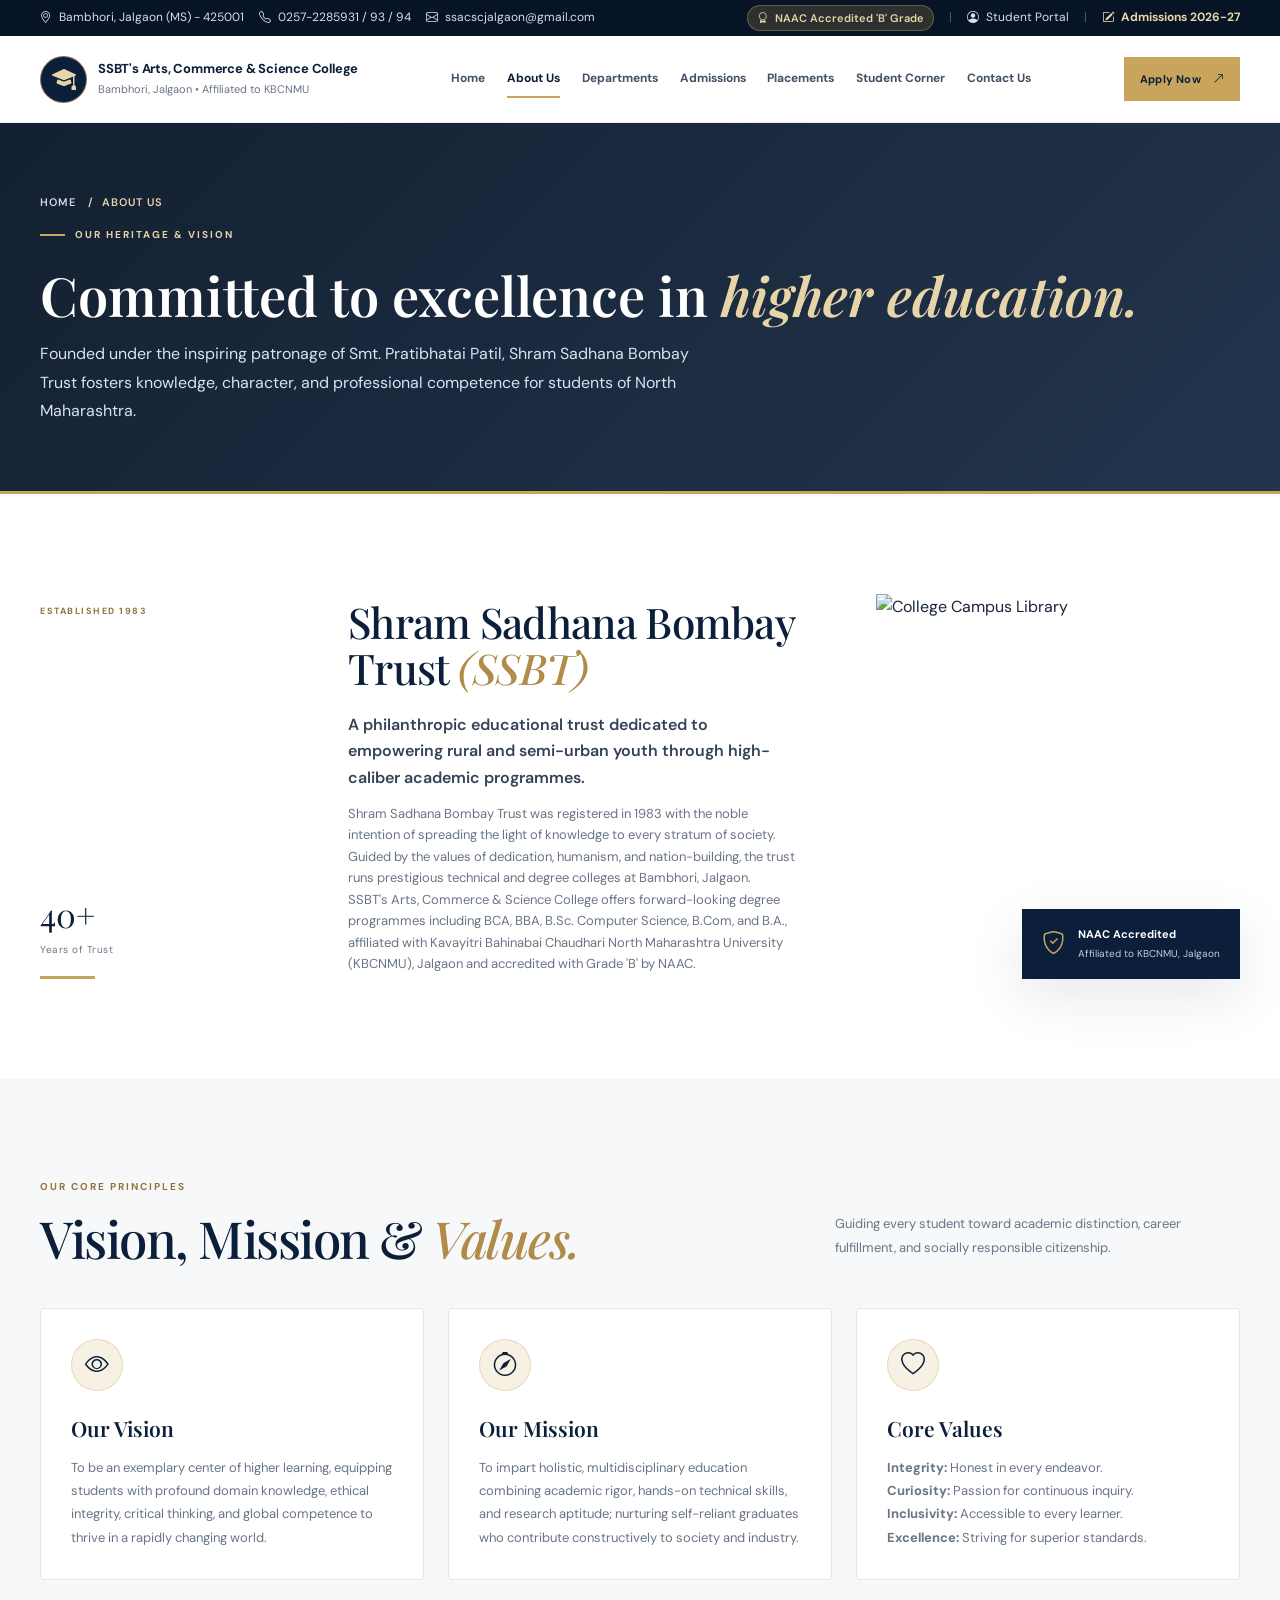
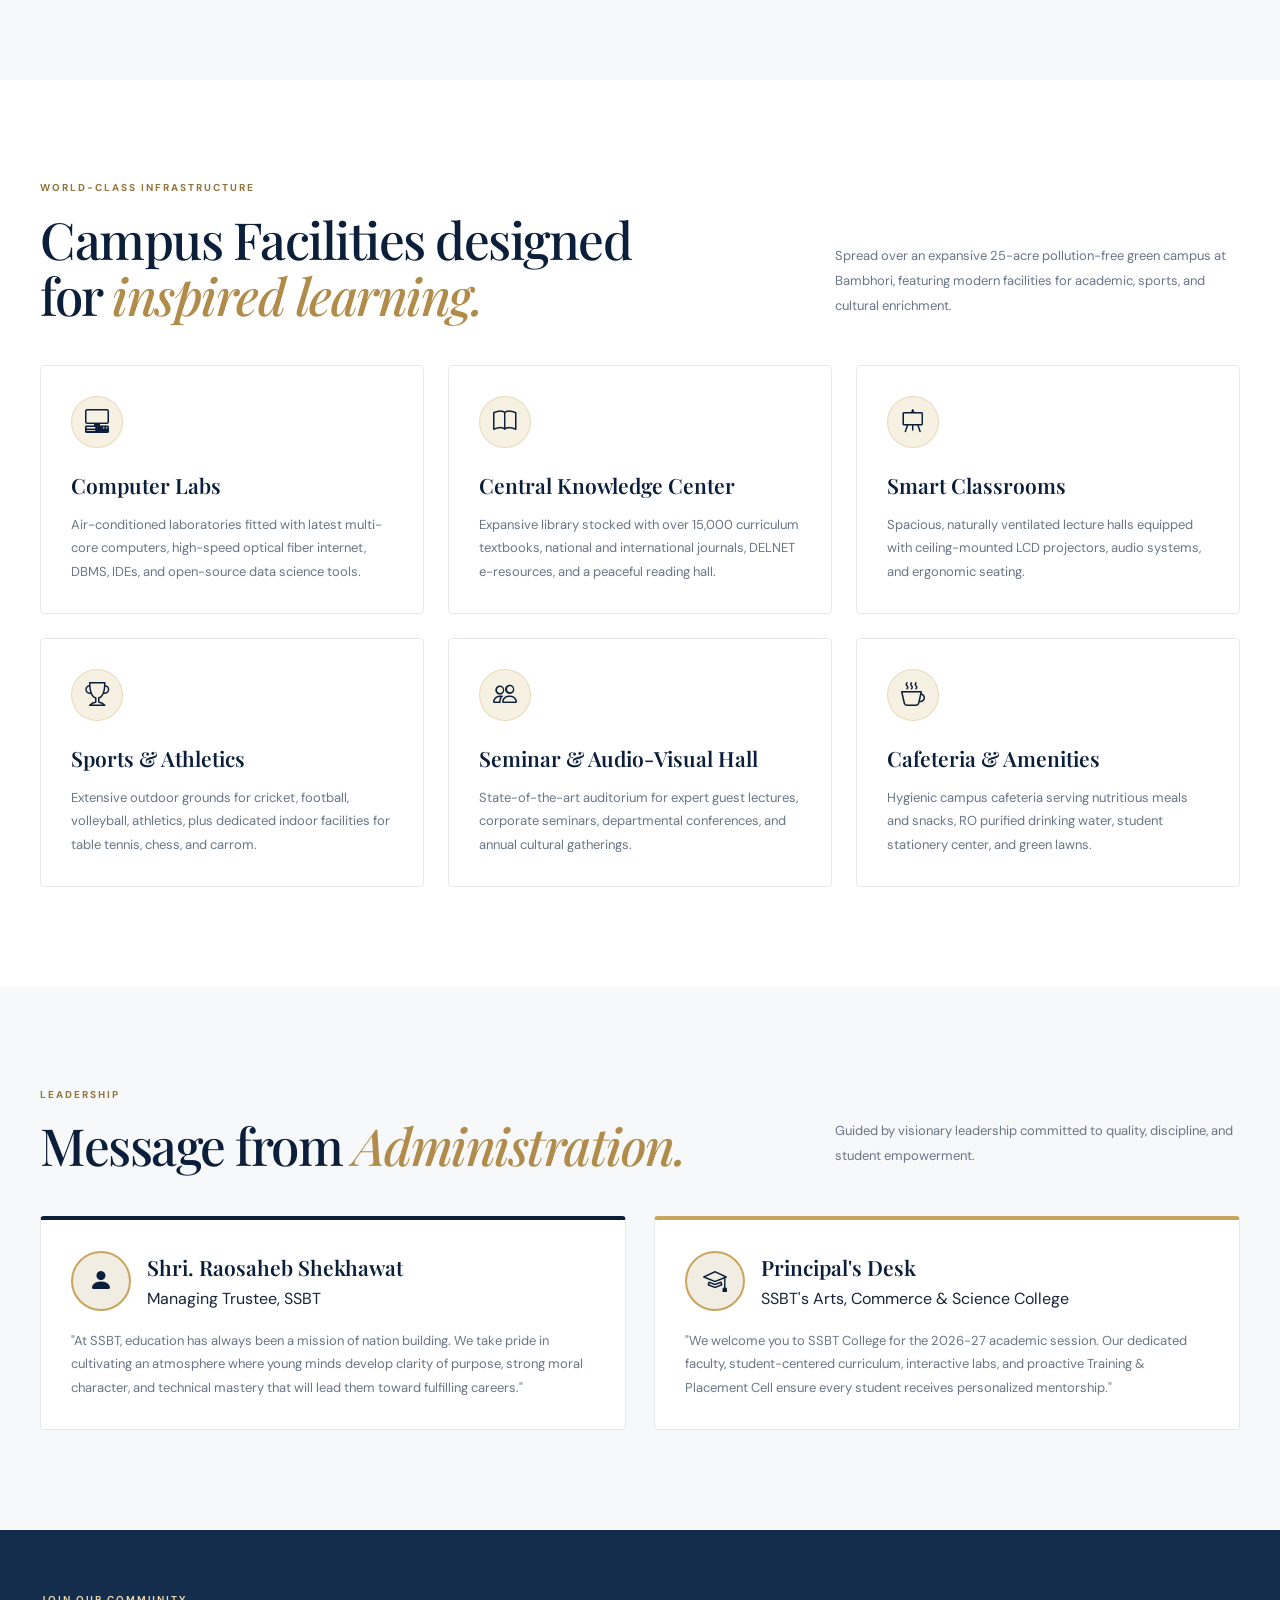
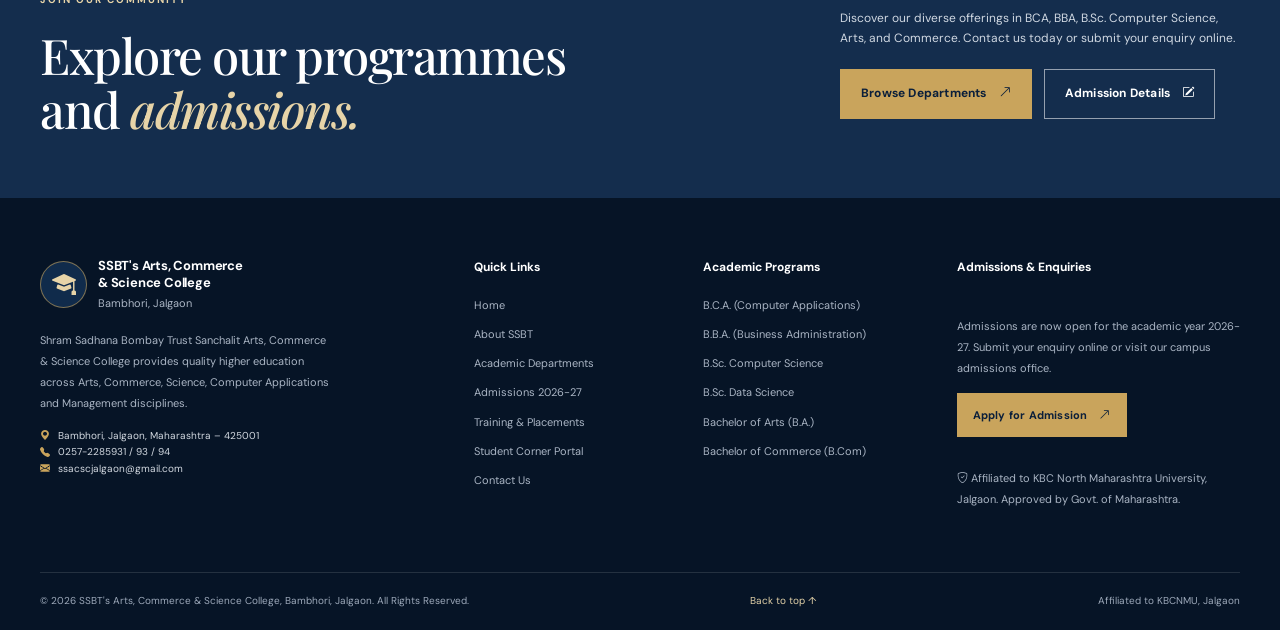
==== about.html @ f2ce09e8 "Connect all pages into unified SSBT college website and configure GitHub Pages deployment" ====
<!DOCTYPE html>
<html lang="en">
<head>
  <meta charset="UTF-8">
  <meta name="viewport" content="width=device-width, initial-scale=1.0">
  <meta name="description" content="About SSBT's Arts, Commerce & Science College, Bambhori, Jalgaon. Learn about Shram Sadhana Bombay Trust (SSBT), our vision, leadership, accreditation and campus facilities.">
  <meta name="theme-color" content="#0b1f3a">
  <title>About Us | SSBT's Arts, Commerce & Science College, Jalgaon</title>

  <!-- Google Fonts -->
  <link rel="preconnect" href="https://fonts.googleapis.com">
  <link rel="preconnect" href="https://fonts.gstatic.com" crossorigin>
  <link href="https://fonts.googleapis.com/css2?family=DM+Sans:wght@400;500;600;700&family=Playfair+Display:wght@500;600;700&display=swap" rel="stylesheet">
  
  <!-- Icons -->
  <link rel="stylesheet" href="https://cdn.jsdelivr.net/npm/bootstrap-icons@1.11.3/font/bootstrap-icons.min.css">
  <link rel="stylesheet" href="https://cdnjs.cloudflare.com/ajax/libs/font-awesome/6.5.2/css/all.min.css">

  <!-- Core Stylesheet -->
  <link rel="stylesheet" href="css/style.css">
</head>
<body>

  <!-- TOP UTILITY BAR -->
  <div class="utility-bar">
    <div class="container utility-inner">
      <div class="utility-left">
        <span><i class="bi bi-geo-alt"></i> Bambhori, Jalgaon (MS) - 425001</span>
        <span><i class="bi bi-telephone"></i> 0257-2285931 / 93 / 94</span>
        <span><i class="bi bi-envelope"></i> ssacscjalgaon@gmail.com</span>
      </div>
      <div class="utility-right">
        <span class="badge-accreditation"><i class="bi bi-award"></i> NAAC Accredited 'B' Grade</span>
        <span class="utility-divider">|</span>
        <a href="student-corner.html"><i class="bi bi-person-circle"></i> Student Portal</a>
        <span class="utility-divider">|</span>
        <a href="admission.html#enquiry" style="color: var(--gold-light); font-weight: 700;"><i class="bi bi-pencil-square"></i> Admissions 2026-27</a>
      </div>
    </div>
  </div>

  <!-- STICKY SITE HEADER -->
  <header class="site-header" id="top">
    <nav class="navbar container" aria-label="Main navigation">
      <a class="brand" href="index.html" aria-label="SSBT College Home">
        <img src="https://ssacscjalgaon.ac.in/public/images/logo.png" alt="SSBT Logo" class="brand-logo-img" onerror="this.style.display='none'">
        <span class="brand-mark"><i class="bi bi-mortarboard-fill"></i></span>
        <span class="brand-copy">
          <strong>SSBT's Arts, Commerce &amp; Science College</strong>
          <small>Bambhori, Jalgaon &bull; Affiliated to KBCNMU</small>
        </span>
      </a>
      <button class="menu-toggle" type="button" aria-label="Open navigation" aria-expanded="false" aria-controls="navLinks">
        <i class="bi bi-list"></i>
      </button>
      <div class="nav-links" id="navLinks">
        <a class="nav-link" href="index.html">Home</a>
        <a class="nav-link active" href="about.html">About Us</a>
        <a class="nav-link" href="departments.html">Departments</a>
        <a class="nav-link" href="admission.html">Admissions</a>
        <a class="nav-link" href="placement.html">Placements</a>
        <a class="nav-link" href="student-corner.html">Student Corner</a>
        <a class="nav-link" href="contact.html">Contact Us</a>
      </div>
      <a class="button button-small button-gold nav-cta" href="admission.html#enquiry">Apply Now <i class="bi bi-arrow-up-right"></i></a>
    </nav>
  </header>

  <main>
    <!-- PAGE HERO -->
    <section class="page-hero">
      <div class="container">
        <div class="breadcrumb">
          <a href="index.html">HOME</a> &nbsp;/&nbsp; ABOUT US
        </div>
        <div class="eyebrow eyebrow-light"><span></span> OUR HERITAGE &amp; VISION</div>
        <h1>Committed to excellence in <em>higher education.</em></h1>
        <p class="page-lead">Founded under the inspiring patronage of Smt. Pratibhatai Patil, Shram Sadhana Bombay Trust fosters knowledge, character, and professional competence for students of North Maharashtra.</p>
      </div>
    </section>

    <!-- TRUST & COLLEGE INTRODUCTION -->
    <section class="section-pad" style="background: #fff;">
      <div class="container welcome-grid">
        <div class="welcome-side">
          <div class="eyebrow">ESTABLISHED 1983</div>
          <div class="welcome-number">40+ <span>Years of Trust</span></div>
          <div class="welcome-accent"></div>
        </div>
        <div class="welcome-main">
          <h2>Shram Sadhana Bombay Trust <em>(SSBT)</em></h2>
          <p class="lead">A philanthropic educational trust dedicated to empowering rural and semi-urban youth through high-caliber academic programmes.</p>
          <p>Shram Sadhana Bombay Trust was registered in 1983 with the noble intention of spreading the light of knowledge to every stratum of society. Guided by the values of dedication, humanism, and nation-building, the trust runs prestigious technical and degree colleges at Bambhori, Jalgaon.</p>
          <p>SSBT's Arts, Commerce &amp; Science College offers forward-looking degree programmes including BCA, BBA, B.Sc. Computer Science, B.Com, and B.A., affiliated with Kavayitri Bahinabai Chaudhari North Maharashtra University (KBCNMU), Jalgaon and accredited with Grade 'B' by NAAC.</p>
        </div>
        <div class="welcome-photo">
          <img src="https://images.unsplash.com/photo-1541339907198-e08756dedf3f?auto=format&fit=crop&w=1000&q=85" alt="College Campus Library" loading="lazy">
          <div class="photo-caption">
            <i class="bi bi-shield-check"></i>
            <span>
              <strong>NAAC Accredited</strong>
              <small>Affiliated to KBCNMU, Jalgaon</small>
            </span>
          </div>
        </div>
      </div>
    </section>

    <!-- VISION, MISSION & VALUES -->
    <section class="section-pad" style="background: var(--paper);">
      <div class="container">
        <div class="section-heading heading-row">
          <div>
            <div class="eyebrow">OUR CORE PRINCIPLES</div>
            <h2>Vision, Mission &amp; <em>Values.</em></h2>
          </div>
          <p>Guiding every student toward academic distinction, career fulfillment, and socially responsible citizenship.</p>
        </div>

        <div class="feature-grid-3">
          <div class="feature-box">
            <div class="feature-box-icon"><i class="bi bi-eye"></i></div>
            <h3>Our Vision</h3>
            <p>To be an exemplary center of higher learning, equipping students with profound domain knowledge, ethical integrity, critical thinking, and global competence to thrive in a rapidly changing world.</p>
          </div>
          <div class="feature-box">
            <div class="feature-box-icon"><i class="bi bi-compass"></i></div>
            <h3>Our Mission</h3>
            <p>To impart holistic, multidisciplinary education combining academic rigor, hands-on technical skills, and research aptitude; nurturing self-reliant graduates who contribute constructively to society and industry.</p>
          </div>
          <div class="feature-box">
            <div class="feature-box-icon"><i class="bi bi-heart"></i></div>
            <h3>Core Values</h3>
            <p><strong>Integrity:</strong> Honest in every endeavor.<br>
            <strong>Curiosity:</strong> Passion for continuous inquiry.<br>
            <strong>Inclusivity:</strong> Accessible to every learner.<br>
            <strong>Excellence:</strong> Striving for superior standards.</p>
          </div>
        </div>
      </div>
    </section>

    <!-- CAMPUS INFRASTRUCTURE & FACILITIES -->
    <section class="section-pad" style="background: #fff;">
      <div class="container">
        <div class="section-heading heading-row">
          <div>
            <div class="eyebrow">WORLD-CLASS INFRASTRUCTURE</div>
            <h2>Campus Facilities designed<br>for <em>inspired learning.</em></h2>
          </div>
          <p>Spread over an expansive 25-acre pollution-free green campus at Bambhori, featuring modern facilities for academic, sports, and cultural enrichment.</p>
        </div>

        <div class="feature-grid-3">
          <div class="feature-box">
            <div class="feature-box-icon"><i class="bi bi-pc-display-horizontal"></i></div>
            <h3>Computer Labs</h3>
            <p>Air-conditioned laboratories fitted with latest multi-core computers, high-speed optical fiber internet, DBMS, IDEs, and open-source data science tools.</p>
          </div>
          <div class="feature-box">
            <div class="feature-box-icon"><i class="bi bi-book"></i></div>
            <h3>Central Knowledge Center</h3>
            <p>Expansive library stocked with over 15,000 curriculum textbooks, national and international journals, DELNET e-resources, and a peaceful reading hall.</p>
          </div>
          <div class="feature-box">
            <div class="feature-box-icon"><i class="bi bi-easel"></i></div>
            <h3>Smart Classrooms</h3>
            <p>Spacious, naturally ventilated lecture halls equipped with ceiling-mounted LCD projectors, audio systems, and ergonomic seating.</p>
          </div>
          <div class="feature-box">
            <div class="feature-box-icon"><i class="bi bi-trophy"></i></div>
            <h3>Sports &amp; Athletics</h3>
            <p>Extensive outdoor grounds for cricket, football, volleyball, athletics, plus dedicated indoor facilities for table tennis, chess, and carrom.</p>
          </div>
          <div class="feature-box">
            <div class="feature-box-icon"><i class="bi bi-people"></i></div>
            <h3>Seminar &amp; Audio-Visual Hall</h3>
            <p>State-of-the-art auditorium for expert guest lectures, corporate seminars, departmental conferences, and annual cultural gatherings.</p>
          </div>
          <div class="feature-box">
            <div class="feature-box-icon"><i class="bi bi-cup-hot"></i></div>
            <h3>Cafeteria &amp; Amenities</h3>
            <p>Hygienic campus cafeteria serving nutritious meals and snacks, RO purified drinking water, student stationery center, and green lawns.</p>
          </div>
        </div>
      </div>
    </section>

    <!-- LEADERSHIP & GOVERNANCE -->
    <section class="section-pad" style="background: var(--paper);">
      <div class="container">
        <div class="section-heading heading-row">
          <div>
            <div class="eyebrow">LEADERSHIP</div>
            <h2>Message from <em>Administration.</em></h2>
          </div>
          <p>Guided by visionary leadership committed to quality, discipline, and student empowerment.</p>
        </div>

        <div class="feature-grid-2">
          <div class="feature-box" style="border-top: 4px solid var(--navy);">
            <div style="display: flex; gap: 16px; align-items: center; margin-bottom: 16px;">
              <div class="faculty-avatar-circle" style="margin: 0; width: 60px; height: 60px; font-size: 24px;"><i class="bi bi-person-fill"></i></div>
              <div>
                <h3 style="margin-bottom: 2px;">Shri. Raosaheb Shekhawat</h3>
                <span class="member-role">Managing Trustee, SSBT</span>
              </div>
            </div>
            <p>"At SSBT, education has always been a mission of nation building. We take pride in cultivating an atmosphere where young minds develop clarity of purpose, strong moral character, and technical mastery that will lead them toward fulfilling careers."</p>
          </div>

          <div class="feature-box" style="border-top: 4px solid var(--gold);">
            <div style="display: flex; gap: 16px; align-items: center; margin-bottom: 16px;">
              <div class="faculty-avatar-circle" style="margin: 0; width: 60px; height: 60px; font-size: 24px;"><i class="bi bi-mortarboard"></i></div>
              <div>
                <h3 style="margin-bottom: 2px;">Principal's Desk</h3>
                <span class="member-role">SSBT's Arts, Commerce &amp; Science College</span>
              </div>
            </div>
            <p>"We welcome you to SSBT College for the 2026-27 academic session. Our dedicated faculty, student-centered curriculum, interactive labs, and proactive Training &amp; Placement Cell ensure every student receives personalized mentorship."</p>
          </div>
        </div>
      </div>
    </section>

    <!-- CLOSING CTA -->
    <section class="closing-cta">
      <div class="container cta-inner">
        <div>
          <div class="eyebrow eyebrow-light">JOIN OUR COMMUNITY</div>
          <h2>Explore our programmes<br>and <em>admissions.</em></h2>
        </div>
        <div class="cta-right">
          <p>Discover our diverse offerings in BCA, BBA, B.Sc. Computer Science, Arts, and Commerce. Contact us today or submit your enquiry online.</p>
          <div style="display: flex; gap: 12px; flex-wrap: wrap;">
            <a href="departments.html" class="button button-gold">Browse Departments <i class="bi bi-arrow-up-right"></i></a>
            <a href="admission.html" class="button button-outline-light">Admission Details <i class="bi bi-pencil-square"></i></a>
          </div>
        </div>
      </div>
    </section>
  </main>

  <!-- UNIFIED SITE FOOTER -->
  <footer class="site-footer">
    <div class="container footer-main">
      <div class="footer-about">
        <a class="brand brand-footer" href="index.html">
          <span class="brand-mark"><i class="bi bi-mortarboard-fill"></i></span>
          <span class="brand-copy">
            <strong>SSBT's Arts, Commerce<br>&amp; Science College</strong>
            <small>Bambhori, Jalgaon</small>
          </span>
        </a>
        <p>Shram Sadhana Bombay Trust Sanchalit Arts, Commerce &amp; Science College provides quality higher education across Arts, Commerce, Science, Computer Applications and Management disciplines.</p>
        <span class="footer-location"><i class="bi bi-geo-alt-fill"></i> Bambhori, Jalgaon, Maharashtra – 425001</span>
        <span class="footer-location"><i class="bi bi-telephone-fill"></i> 0257-2285931 / 93 / 94</span>
        <span class="footer-location"><i class="bi bi-envelope-fill"></i> ssacscjalgaon@gmail.com</span>
      </div>
      <div class="footer-column">
        <h3>Quick Links</h3>
        <a href="index.html">Home</a>
        <a href="about.html">About SSBT</a>
        <a href="departments.html">Academic Departments</a>
        <a href="admission.html">Admissions 2026-27</a>
        <a href="placement.html">Training &amp; Placements</a>
        <a href="student-corner.html">Student Corner Portal</a>
        <a href="contact.html">Contact Us</a>
      </div>
      <div class="footer-column">
        <h3>Academic Programs</h3>
        <a href="departments.html#bca">B.C.A. (Computer Applications)</a>
        <a href="departments.html#bba">B.B.A. (Business Administration)</a>
        <a href="departments.html#bsc">B.Sc. Computer Science</a>
        <a href="departments.html#data-science">B.Sc. Data Science</a>
        <a href="departments.html#arts">Bachelor of Arts (B.A.)</a>
        <a href="departments.html#commerce">Bachelor of Commerce (B.Com)</a>
      </div>
      <div class="footer-contact">
        <h3>Admissions &amp; Enquiries</h3>
        <p>Admissions are now open for the academic year 2026-27. Submit your enquiry online or visit our campus admissions office.</p>
        <a href="admission.html#enquiry" class="button button-small button-gold" style="margin-bottom: 15px;">Apply for Admission <i class="bi bi-arrow-up-right"></i></a>
        <p class="social-note"><i class="bi bi-shield-check"></i> Affiliated to KBC North Maharashtra University, Jalgaon. Approved by Govt. of Maharashtra.</p>
      </div>
    </div>
    <div class="container footer-bottom">
      <span>&copy; <span id="currentYear">2026</span> SSBT's Arts, Commerce &amp; Science College, Bambhori, Jalgaon. All Rights Reserved.</span>
      <a href="#top" class="back-to-top-link">Back to top &uarr;</a>
      <span>Affiliated to KBCNMU, Jalgaon</span>
    </div>
  </footer>

  <!-- JAVASCRIPT -->
  <script src="js/script.js"></script>
</body>
</html>
---- css/style.css ----
/* SSBT Arts, Commerce & Science College — shared styles */
:root{--navy:#0b1f3a;--navy-deep:#061426;--gold:#c9a45c;--gold-light:#e7d4a8;--ink:#182538;--muted:#697586;--line:#e5e8ed;--paper:#f7f8fa;--white:#fff;--serif:"Playfair Display",Georgia,serif;--sans:"DM Sans",Arial,sans-serif;--container:1200px;--shadow:0 18px 55px rgba(11,31,58,.10)}
*{box-sizing:border-box;margin:0;padding:0}html{scroll-behavior:smooth;scroll-padding-top:100px}body{font-family:var(--sans);color:var(--ink);line-height:1.65;background:#fff;overflow-x:hidden}img{display:block;max-width:100%}a{color:inherit;text-decoration:none}button,input,textarea,select{font:inherit}button,a{-webkit-tap-highlight-color:transparent}.container{width:min(calc(100% - 44px),var(--container));margin-inline:auto}.section-pad{padding:100px 0}.utility-bar{background:var(--navy-deep);color:#d8deea;font-size:12px}.utility-inner{min-height:36px;display:flex;justify-content:space-between;align-items:center;gap:18px}.utility-inner span,.utility-inner a{display:inline-flex;align-items:center;gap:7px}.utility-inner a:hover{color:var(--gold-light)}.utility-inner>div{display:flex;align-items:center;gap:15px}.utility-divider{opacity:.35}
.site-header{position:sticky;top:0;z-index:1000;background:rgba(255,255,255,.96);border-bottom:1px solid rgba(11,31,58,.08);backdrop-filter:blur(16px)}.navbar{min-height:86px;display:flex;align-items:center;justify-content:space-between;gap:22px}.brand{display:flex;align-items:center;gap:11px;flex-shrink:0}.brand-mark{height:47px;width:47px;display:grid;place-items:center;border-radius:50%;background:var(--navy);color:var(--gold-light);font-size:24px;border:1px solid rgba(201,164,92,.6)}.brand-copy{display:flex;flex-direction:column;line-height:1.3}.brand-copy strong{font-size:13px;color:var(--navy);letter-spacing:-.2px}.brand-copy small{font-size:11px;color:var(--muted);margin-top:4px}.nav-links{display:flex;align-items:center;gap:clamp(12px,1.7vw,24px)}.nav-link{position:relative;font-size:12px;font-weight:700;color:#435066;white-space:nowrap;padding:32px 0}.nav-link:after{content:"";position:absolute;left:0;right:100%;bottom:23px;height:2px;background:var(--gold);transition:right .25s}.nav-link:hover,.nav-link.active{color:var(--navy)}.nav-link:hover:after,.nav-link.active:after{right:0}.menu-toggle{display:none;border:1px solid var(--line);background:#fff;border-radius:10px;padding:7px 11px;color:var(--navy);font-size:23px}.button{display:inline-flex;align-items:center;justify-content:center;gap:12px;padding:14px 20px;font-size:12px;font-weight:700;letter-spacing:.2px;border:1px solid transparent;transition:transform .2s,background .2s,color .2s;cursor:pointer}.button:hover{transform:translateY(-2px)}.button-small{padding:12px 15px;font-size:11px}.button-gold{background:var(--gold);color:var(--navy)}.button-gold:hover{background:var(--gold-light)}.button-outline-light{border-color:rgba(255,255,255,.55);color:#fff;background:transparent}.button-outline-light:hover{background:#fff;color:var(--navy)}.nav-cta{flex-shrink:0}
.hero{min-height:650px;position:relative;display:flex;align-items:center;background:var(--navy);color:#fff;isolation:isolate}.hero-image,.hero-shade{position:absolute;inset:0;z-index:-1}.hero-image{background:url("https://images.unsplash.com/photo-1562774053-701939374585?auto=format&fit=crop&w=2200&q=90") center 48%/cover no-repeat;transform:scale(1.01)}.hero-shade{background:linear-gradient(90deg,rgba(5,17,33,.94) 0%,rgba(6,20,38,.83) 45%,rgba(6,20,38,.24) 100%),linear-gradient(0deg,rgba(6,20,38,.38),transparent 40%)}.hero-content{padding-top:78px;padding-bottom:90px;position:relative}.eyebrow{display:flex;align-items:center;gap:10px;color:#92743b;font-size:10px;font-weight:700;letter-spacing:2px;text-transform:uppercase;margin-bottom:20px}.eyebrow>span{width:25px;height:2px;background:var(--gold)}.eyebrow-light{color:var(--gold-light)}.hero h1,.section-heading h2,.welcome-main h2,.campus h2,.closing-cta h2,.contact-hero h1{font-family:var(--serif);font-size:clamp(43px,5.6vw,72px);font-weight:500;line-height:1.1;letter-spacing:-1.5px}.hero h1 em,.section-heading h2 em,.welcome-main h2 em,.campus h2 em,.closing-cta h2 em,.contact-hero h1 em{color:var(--gold-light);font-weight:500}.hero-content>p{max-width:565px;margin-top:24px;color:#e1e6ef;font-size:15px;line-height:1.9}.hero-actions{display:flex;flex-wrap:wrap;gap:12px;margin-top:30px}.hero-note{display:flex;align-items:center;gap:12px;margin-top:60px;color:#d2d8e1;font-size:9px;letter-spacing:2px}.note-line{width:42px;height:1px;background:var(--gold)}.hero-scroll{position:absolute;right:max(22px,calc((100% - var(--container))/2));bottom:28px;width:43px;height:43px;border:1px solid rgba(255,255,255,.5);border-radius:50%;display:grid;place-items:center;color:#fff}
.welcome-grid{display:grid;grid-template-columns:.65fr 1.15fr 1fr;gap:55px;align-items:center}.welcome-side{align-self:stretch;display:flex;flex-direction:column;align-items:flex-start;padding-top:10px}.welcome-side .eyebrow{font-size:9px;letter-spacing:1.5px}.welcome-number{margin-top:auto;color:var(--navy);font-family:var(--serif);font-size:33px}.welcome-number span{display:block;font-family:var(--sans);font-size:10px;color:var(--muted);letter-spacing:.5px}.welcome-accent{height:3px;width:55px;background:var(--gold);margin-top:18px}.welcome-main h2{font-size:clamp(31px,3.3vw,43px);color:var(--navy);letter-spacing:-.7px}.welcome-main h2 em{color:#b08b49}.welcome-main .lead{font-size:16px;font-weight:600;color:#354358;margin:20px 0 12px}.welcome-main p:not(.lead){font-size:13px;color:var(--muted)}.text-link{display:inline-flex;align-items:center;gap:9px;margin-top:20px;font-size:11px;font-weight:700;color:var(--navy);border-bottom:1px solid var(--gold);padding-bottom:5px}.text-link i{color:#a27d3d;transition:transform .2s}.text-link:hover i{transform:translate(3px,-3px)}.welcome-photo{position:relative;padding:0 0 25px 25px}.welcome-photo:before{content:"";position:absolute;left:0;bottom:0;width:70%;height:70%;background:#f1e7d2;z-index:-1}.welcome-photo>img{height:360px;width:100%;object-fit:cover}.photo-caption{position:absolute;bottom:0;right:0;background:var(--navy);color:#fff;display:flex;align-items:center;gap:13px;padding:16px 20px;box-shadow:var(--shadow)}.photo-caption>i{font-size:23px;color:var(--gold)}.photo-caption span{display:flex;flex-direction:column}.photo-caption strong{font-size:11px}.photo-caption small{font-size:10px;color:#c6ceda;margin-top:3px}
.quick-strip{background:#f5f6f8;border-block:1px solid #eaedf1}.quick-grid{display:grid;grid-template-columns:repeat(4,1fr)}.quick-grid>a{display:flex;align-items:center;gap:13px;padding:25px 16px;border-right:1px solid #e2e5ea;min-width:0}.quick-grid>a:first-child{border-left:1px solid #e2e5ea}.quick-icon{width:42px;height:42px;display:grid;place-items:center;background:#fff;color:#9c7939;border:1px solid #e7e0d2;border-radius:50%;font-size:19px;flex-shrink:0}.quick-grid>a>span:nth-child(2){display:flex;flex-direction:column;min-width:0}.quick-grid small{font-size:8px;color:#8a7651;letter-spacing:1.2px;font-weight:700}.quick-grid strong{font-size:11px;color:var(--navy);margin-top:3px}.quick-arrow{margin-left:auto;color:#9c7939;font-size:15px}.quick-grid>a:hover .quick-icon{background:var(--navy);color:var(--gold-light)}
.academics{background:#fff}.section-heading{margin-bottom:42px}.heading-row{display:flex;align-items:flex-end;justify-content:space-between;gap:40px}.section-heading .eyebrow{margin-bottom:14px}.section-heading h2{color:var(--navy);font-size:clamp(36px,4vw,52px)}.section-heading h2 em{color:#b08b49}.heading-row>p{max-width:405px;color:var(--muted);font-size:13px;line-height:1.9;padding-bottom:5px}.academic-grid{display:grid;grid-template-columns:repeat(3,1fr);gap:22px}.academic-card{border:1px solid var(--line);background:#fff;transition:transform .25s,box-shadow .25s}.academic-card:hover{transform:translateY(-5px);box-shadow:var(--shadow)}.academic-art{height:175px;position:relative;display:flex;align-items:center;justify-content:center;overflow:hidden}.academic-art:before,.academic-art:after{content:"";position:absolute;border:1px solid rgba(255,255,255,.35);border-radius:50%;width:180px;height:180px;right:-28px;top:-70px}.academic-art:after{width:130px;height:130px;right:20px;top:-45px}.academic-art i{font-size:60px;color:rgba(255,255,255,.9);position:relative;z-index:1}.academic-art span{position:absolute;bottom:12px;right:15px;font-family:var(--serif);font-size:24px;color:rgba(255,255,255,.7)}.art-arts{background:linear-gradient(135deg,#9e7655,#d2ad7d)}.art-commerce{background:linear-gradient(135deg,#183b5f,#477b91)}.art-science{background:linear-gradient(135deg,#4d5c53,#9cae8d)}.academic-body{padding:25px 25px 27px}.card-kicker{font-size:9px;letter-spacing:1.5px;color:#9c7939;font-weight:700}.academic-body h3{font-family:var(--serif);font-size:28px;color:var(--navy);font-weight:500;margin:8px 0}.academic-body>p:not(.card-kicker){font-size:12px;color:var(--muted);min-height:62px}.academic-body .text-link{margin-top:16px}.section-footnote{font-size:10px;color:#7a8492;margin-top:23px;display:flex;gap:8px;align-items:flex-start}.section-footnote i{color:#a17b3d}
.campus{background:var(--navy);color:#fff;overflow:hidden}.campus-grid{display:grid;grid-template-columns:1fr 1.1fr;gap:80px;align-items:center}.campus h2{font-size:clamp(38px,4vw,54px)}.campus-copy>p{font-size:13px;color:#c5cedb;max-width:450px;margin:23px 0 25px;line-height:1.9}.campus-values{display:grid;grid-template-columns:repeat(3,1fr);gap:15px;margin-top:45px;padding-top:25px;border-top:1px solid rgba(255,255,255,.15)}.campus-values>div{display:flex;flex-direction:column;gap:9px}.campus-values i{font-size:22px;color:var(--gold-light)}.campus-values span{display:flex;flex-direction:column}.campus-values strong{font-size:11px}.campus-values small{font-size:9px;color:#b5bfce;margin-top:3px}.campus-visual{position:relative;min-height:460px;padding:0 55px 40px 0}.campus-img-main{height:410px;width:100%;object-fit:cover}.campus-img-small{position:absolute;bottom:0;right:0;width:45%;height:180px;object-fit:cover;border:8px solid var(--navy)}.campus-stamp{position:absolute;top:24px;left:-24px;background:var(--gold);color:var(--navy);width:90px;height:90px;border-radius:50%;display:flex;flex-direction:column;justify-content:center;align-items:center;font-size:9px;line-height:1.3;font-weight:700;letter-spacing:1px;transform:rotate(-10deg)}.campus-stamp i{font-size:22px;margin-bottom:4px}
.notices{background:var(--paper)}.notice-grid{display:grid;grid-template-columns:repeat(3,1fr);gap:18px}.notice-card{background:#fff;border:1px solid #e8ebef;padding:25px;display:flex;gap:16px;align-items:flex-start}.notice-icon{width:42px;height:42px;flex-shrink:0;border-radius:50%;display:grid;place-items:center;background:#f5efdf;color:#927137;font-size:19px}.notice-label{font-size:8px;letter-spacing:1.4px;color:#9a793d;font-weight:700}.notice-content h3{font-family:var(--serif);font-size:19px;line-height:1.35;color:var(--navy);margin:8px 0}.notice-content p{font-size:11px;color:var(--muted);line-height:1.8}.notice-content .text-link{margin-top:13px}.notice-disclaimer{display:flex;align-items:flex-start;gap:9px;margin-top:22px;color:#788393;font-size:10px}.notice-disclaimer i{color:#98773c}
.closing-cta{background:#142d4d;color:#fff;padding:62px 0}.cta-inner{display:flex;justify-content:space-between;align-items:center;gap:50px}.closing-cta h2{font-size:clamp(35px,4vw,49px)}.cta-right{max-width:400px}.cta-right p{font-size:12px;color:#d0d8e2;margin-bottom:20px}
.site-footer{background:#061426;color:#fff}.footer-main{padding:60px 0 48px;display:grid;grid-template-columns:1.5fr .7fr .8fr 1.1fr;gap:48px}.brand-footer .brand-copy strong{color:#fff}.brand-footer .brand-copy small{color:#aab5c4}.brand-footer .brand-mark{background:#102b4b}.footer-about>p,.footer-contact>p{font-size:11px;line-height:1.9;color:#aab5c4;margin:20px 0 14px;max-width:290px}.footer-location{display:flex;align-items:center;gap:8px;color:#d3d9e1;font-size:10px}.footer-location i{color:var(--gold)}.footer-column,.footer-contact{display:flex;flex-direction:column;align-items:flex-start}.footer-column h3,.footer-contact h3{font-size:12px;margin-bottom:18px;color:#fff}.footer-column>a{font-size:11px;color:#aab5c4;margin:0 0 11px;transition:color .2s}.footer-column>a:hover{color:var(--gold-light)}.footer-contact-link{font-size:11px;color:var(--gold-light);border-bottom:1px solid var(--gold);padding-bottom:6px}.footer-bottom{border-top:1px solid rgba(255,255,255,.12);min-height:58px;display:flex;justify-content:space-between;align-items:center;gap:16px;color:#9da9ba;font-size:10px}.footer-bottom a{color:#e2d1a8}.footer-bottom a:hover{color:#fff}
.contact-hero{background:linear-gradient(90deg,rgba(6,20,38,.94),rgba(6,20,38,.66)),url("https://images.unsplash.com/photo-1523050854058-8df90110c9f1?auto=format&fit=crop&w=1800&q=85") center/cover;color:#fff;padding:78px 0 82px}.contact-hero h1{font-size:clamp(42px,5vw,62px)}.contact-hero p{max-width:590px;color:#d9e0e9;margin-top:17px;font-size:14px}.breadcrumb{font-size:10px;letter-spacing:.7px;color:#c7d0dc;margin-bottom:20px}.breadcrumb a{color:var(--gold-light)}.contact-section{padding:80px 0 95px;background:var(--paper)}.contact-grid{display:grid;grid-template-columns:.8fr 1.2fr;gap:30px;align-items:start}.contact-info-card,.contact-form-card{background:#fff;border:1px solid var(--line);padding:32px}.contact-info-card{background:var(--navy);color:#fff;border-color:var(--navy)}.contact-info-card h2,.contact-form-card h2{font-family:var(--serif);font-size:29px;font-weight:500;color:inherit}.contact-info-card>p,.contact-form-card>p{font-size:12px;line-height:1.8;margin:12px 0 25px;color:#aebaca}.contact-detail{display:flex;gap:14px;padding:17px 0;border-top:1px solid rgba(255,255,255,.13)}.contact-detail>i{width:38px;height:38px;border-radius:50%;background:rgba(201,164,92,.14);display:grid;place-items:center;color:var(--gold-light);font-size:17px;flex-shrink:0}.contact-detail span{display:flex;flex-direction:column}.contact-detail strong{font-size:11px}.contact-detail small{font-size:11px;color:#b5bfcd;margin-top:4px;line-height:1.6}.contact-detail a{color:#e8d7ad}.contact-info-note{font-size:10px;color:#b5bfcd;border-top:1px solid rgba(255,255,255,.13);padding-top:18px;margin-top:10px}.contact-form-card h2{color:var(--navy)}.contact-form-card>p{color:var(--muted);margin-bottom:24px}.form-grid{display:grid;grid-template-columns:1fr 1fr;gap:18px}.form-field{display:flex;flex-direction:column;gap:7px;margin-bottom:18px}.form-field.full{grid-column:1/-1}.form-field label{font-size:11px;font-weight:700;color:#354258}.form-field input,.form-field textarea,.form-field select{width:100%;padding:12px 13px;border:1px solid #dfe4ea;background:#fff;outline:none;font-size:12px;color:var(--ink);transition:border .2s,box-shadow .2s}.form-field textarea{min-height:135px;resize:vertical}.form-field input:focus,.form-field textarea:focus,.form-field select:focus{border-color:#b99a5b;box-shadow:0 0 0 3px rgba(201,164,92,.15)}.form-help{font-size:10px;color:var(--muted);margin-top:12px}.form-status{display:none;padding:12px 14px;margin-top:15px;font-size:12px;border:1px solid #b9ddc4;background:#effaf2;color:#226b3b}.form-status.visible{display:block}.map-section{padding:0 0 90px;background:var(--paper)}.map-heading{display:flex;justify-content:space-between;align-items:end;gap:25px;margin-bottom:20px}.map-heading h2{font-family:var(--serif);font-size:31px;color:var(--navy);font-weight:500}.map-heading p{font-size:11px;color:var(--muted)}.map-frame{width:100%;height:340px;border:0;background:#e8ebef}.map-placeholder{background:#e8ebef;min-height:220px;display:flex;align-items:center;justify-content:center;text-align:center;padding:30px;color:var(--navy)}
@media(max-width:1100px){.navbar{gap:15px}.nav-links{gap:13px}.nav-link{font-size:11px}.brand-copy strong{font-size:12px}.nav-cta{display:none}.welcome-grid{grid-template-columns:.55fr 1.1fr 1fr;gap:30px}.campus-grid{gap:45px}.footer-main{gap:28px}}
@media(max-width:900px){.menu-toggle{display:block;margin-left:auto}.nav-links{display:none;position:absolute;top:100%;left:0;right:0;background:#fff;padding:12px 22px 20px;border-bottom:1px solid var(--line);box-shadow:0 18px 30px rgba(11,31,58,.1);align-items:stretch;gap:0}.nav-links.is-open{display:flex;flex-direction:column}.nav-link{padding:12px 5px;border-bottom:1px solid #f0f1f4;font-size:13px}.nav-link:after{display:none}.welcome-grid{grid-template-columns:.7fr 1.3fr}.welcome-photo{grid-column:2;max-width:450px}.quick-grid{grid-template-columns:repeat(2,1fr)}.quick-grid>a:nth-child(3){border-left:1px solid #e2e5ea}.quick-grid>a:nth-child(-n+2){border-bottom:1px solid #e2e5ea}.campus-grid{grid-template-columns:1fr 1fr;gap:30px}.campus-visual{min-height:390px;padding-right:35px}.campus-img-main{height:350px}.campus-img-small{height:145px}.notice-grid{grid-template-columns:1fr}.notice-card{padding:22px}.footer-main{grid-template-columns:1.2fr 1fr 1fr}.footer-contact{grid-column:1/-1}.contact-grid{grid-template-columns:1fr 1.3fr}}
@media(max-width:650px){.container{width:min(calc(100% - 32px),var(--container))}.utility-inner{padding:8px 0;align-items:flex-start;flex-direction:column;gap:5px}.utility-inner>div{gap:10px;flex-wrap:wrap}.navbar{min-height:75px}.brand-mark{height:41px;width:41px;font-size:21px}.brand-copy strong{font-size:11px}.brand-copy small{font-size:10px}.hero{min-height:610px}.hero-content{padding-top:65px;padding-bottom:80px}.hero h1{font-size:clamp(42px,11vw,60px)}.hero-content>p{font-size:13px}.hero-note{margin-top:42px}.section-pad{padding:70px 0}.welcome-grid{grid-template-columns:1fr;gap:22px}.welcome-side{display:block}.welcome-number{display:none}.welcome-accent{margin-top:0}.welcome-main h2{font-size:34px}.welcome-photo{grid-column:auto;margin-top:8px;padding-left:15px}.welcome-photo>img{height:280px}.photo-caption{padding:12px 14px}.quick-grid>a{padding:18px 10px;gap:9px}.quick-icon{width:35px;height:35px;font-size:16px}.quick-grid strong{font-size:10px}.quick-grid small{font-size:7px;letter-spacing:.7px}.heading-row{align-items:flex-start;flex-direction:column;gap:15px;margin-bottom:28px}.section-heading h2{font-size:38px}.heading-row>p{font-size:12px}.academic-grid{grid-template-columns:1fr}.academic-art{height:150px}.academic-body>p:not(.card-kicker){min-height:0}.campus-grid{grid-template-columns:1fr}.campus-visual{min-height:350px;padding-right:25px;margin-top:10px}.campus-img-main{height:315px}.campus-img-small{height:130px;width:47%;border-width:6px}.campus-stamp{left:-7px;width:75px;height:75px;font-size:8px}.campus-values{gap:10px;margin-top:30px}.campus-values small{font-size:8px}.notice-card{padding:18px;gap:12px}.notice-icon{width:36px;height:36px;font-size:16px}.closing-cta{padding:48px 0}.cta-inner{align-items:flex-start;flex-direction:column;gap:25px}.footer-main{grid-template-columns:1fr 1fr;gap:32px 20px;padding:45px 0 35px}.footer-about,.footer-contact{grid-column:1/-1}.footer-bottom{padding:16px 0;align-items:flex-start;flex-direction:column;gap:7px}.contact-hero{padding:60px 0}.contact-section{padding:50px 0 65px}.contact-grid{grid-template-columns:1fr}.contact-info-card,.contact-form-card{padding:24px 20px}.form-grid{grid-template-columns:1fr;gap:0}.form-field.full{grid-column:auto}.map-heading{align-items:flex-start;flex-direction:column;gap:8px}.map-frame{height:280px}}
@media(prefers-reduced-motion:reduce){html{scroll-behavior:auto}*,*:before,*:after{transition:none!important;animation:none!important}}

/* Final requirements additions: search, facilities, faculty, calendar, gallery, events */
.sr-only{position:absolute;width:1px;height:1px;padding:0;margin:-1px;overflow:hidden;clip:rect(0,0,0,0);white-space:nowrap;border:0}
.nav-search{display:flex;align-items:center;border:1px solid #e1e5eb;border-radius:2px;overflow:hidden;flex-shrink:0;background:#fff}
.nav-search input{width:88px;min-width:0;padding:8px 7px;border:0;outline:0;font-size:11px;color:var(--ink)}
.nav-search button{height:32px;width:32px;border:0;background:#f5f1e7;color:#8d6b2f;cursor:pointer}
.why-section{background:#f7f8fa}.why-grid{display:grid;grid-template-columns:repeat(3,1fr);gap:16px}.why-card{background:#fff;border:1px solid var(--line);padding:25px;min-height:180px}.why-card>span{width:44px;height:44px;display:grid;place-items:center;background:#f5efdf;color:#94733b;border-radius:50%;font-size:20px}.why-card h3{font-family:var(--serif);font-size:20px;color:var(--navy);font-weight:500;margin:15px 0 6px}.why-card p{font-size:12px;color:var(--muted);line-height:1.8}
.faculty-preview{background:#fff}.faculty-row{display:grid;grid-template-columns:1fr 1fr;align-items:center;gap:55px}.faculty-row h2,.events-banner h2{font-family:var(--serif);font-size:clamp(36px,4vw,51px);line-height:1.15;font-weight:500;color:var(--navy)}.faculty-row h2 em{color:#b08b49}.faculty-row>div:first-child>p{font-size:13px;color:var(--muted);max-width:490px;margin-top:18px;line-height:1.9}.faculty-card{display:flex;gap:20px;padding:30px;border:1px solid var(--line);box-shadow:var(--shadow)}.faculty-icon{width:58px;height:58px;display:grid;place-items:center;flex-shrink:0;background:var(--navy);color:var(--gold-light);font-size:27px}.faculty-card h3{font-family:var(--serif);font-size:24px;font-weight:500;color:var(--navy)}.faculty-card p{font-size:12px;color:var(--muted);margin-top:8px;line-height:1.8}
.calendar-section{background:#f7f8fa}.calendar-grid{display:grid;grid-template-columns:1fr 1fr;gap:14px}.calendar-item{display:flex;align-items:flex-start;gap:15px;padding:22px;background:#fff;border:1px solid var(--line)}.calendar-symbol{width:43px;height:43px;display:grid;place-items:center;background:#f5efdf;color:#927137;border-radius:50%;font-size:19px;flex-shrink:0}.calendar-item>div{flex:1}.calendar-item small{font-size:8px;letter-spacing:1.3px;font-weight:700;color:#98773c}.calendar-item h3{font-family:var(--serif);font-size:19px;color:var(--navy);font-weight:500;margin:4px 0}.calendar-item p{font-size:11px;color:var(--muted);line-height:1.7}.date-tba{font-size:9px;color:#7d6b49;background:#f7f2e6;padding:5px 7px;white-space:nowrap}
.gallery-section{background:#fff}.gallery-grid{display:grid;grid-template-columns:repeat(4,1fr);gap:16px}.gallery-grid figure{position:relative;background:var(--navy);overflow:hidden;min-width:0}.gallery-grid img{width:100%;height:245px;object-fit:cover;transition:transform .35s;opacity:.9}.gallery-grid figure:hover img{transform:scale(1.05)}.gallery-grid figcaption{padding:15px;background:var(--navy);color:#fff;display:flex;flex-direction:column;gap:4px}.gallery-grid figcaption strong{font-size:12px}.gallery-grid figcaption small{font-size:9px;color:#b9c3d0}
.events-section{background:#fff;padding-top:0}.events-banner{display:grid;grid-template-columns:.85fr 1.15fr;gap:55px;align-items:center;padding:55px;background:var(--navy);color:#fff}.events-banner h2{color:#fff}.events-banner h2 em{color:var(--gold-light)}.events-banner>div:first-child>p{font-size:12px;color:#c5cedb;line-height:1.8;margin-top:18px}.events-links{display:flex;flex-direction:column}.events-links>a{display:flex;align-items:center;gap:15px;padding:17px 0;border-bottom:1px solid rgba(255,255,255,.15);color:var(--gold-light)}.events-links>a>i:first-child{font-size:22px}.events-links>a>span{display:flex;flex-direction:column;flex:1}.events-links strong{font-size:12px;color:#fff}.events-links small{font-size:10px;color:#c0cad7;margin-top:4px}.social-note{margin-top:16px!important;color:#aab5c4!important}
@media(max-width:1100px){.nav-search input{width:66px}.nav-links{gap:10px}.nav-link{font-size:10px}}
@media(max-width:900px){.nav-search{display:none}.why-grid{grid-template-columns:repeat(2,1fr)}.gallery-grid{grid-template-columns:repeat(2,1fr)}.events-banner{padding:38px;gap:30px}}
@media(max-width:650px){.why-grid,.calendar-grid,.faculty-row,.events-banner{grid-template-columns:1fr}.why-card{min-height:0;padding:21px}.faculty-row{gap:25px}.faculty-card{padding:22px;gap:14px}.calendar-item{flex-wrap:wrap;padding:17px}.date-tba{margin-left:58px}.gallery-grid{gap:10px}.gallery-grid img{height:170px}.gallery-grid figcaption{padding:11px}.gallery-grid figcaption small{font-size:8px}.events-banner{padding:28px 22px}.events-links>a{gap:10px}}


/* ==========================================================================
   ENHANCED EXTENSIONS & MULTI-PAGE DESIGN SYSTEM
   ========================================================================== */

/* Brand & Header Utilities */
.brand-logo-img {
  height: 48px;
  width: auto;
  max-width: 48px;
  object-fit: contain;
  border-radius: 6px;
  background: #fff;
  padding: 2px;
  border: 1px solid rgba(201,164,92,.4);
  box-shadow: 0 2px 6px rgba(0,0,0,.08);
}
.utility-left, .utility-right {
  display: flex;
  align-items: center;
  gap: 16px;
  flex-wrap: wrap;
}
.badge-accreditation {
  display: inline-flex;
  align-items: center;
  gap: 6px;
  background: rgba(201,164,92,.2);
  color: var(--gold-light);
  padding: 3px 9px;
  border-radius: 99px;
  font-size: 11px;
  font-weight: 600;
  border: 1px solid rgba(201,164,92,.4);
}

/* Page Hero / Banner */
.page-hero {
  position: relative;
  background: linear-gradient(135deg, rgba(6,20,38,.95) 0%, rgba(11,31,58,.90) 100%),
              url('https://images.unsplash.com/photo-1562774053-701939374585?auto=format&fit=crop&w=2000&q=85') center/cover no-repeat;
  color: #fff;
  padding: 70px 0 65px;
  border-bottom: 3px solid var(--gold);
}
.page-hero-inner {
  max-width: 800px;
}
.page-hero .breadcrumb {
  display: flex;
  align-items: center;
  gap: 8px;
  font-size: 11px;
  letter-spacing: 1px;
  color: var(--gold-light);
  margin-bottom: 16px;
  font-weight: 600;
}
.page-hero .breadcrumb a {
  color: #d1d9e6;
  transition: color .2s;
}
.page-hero .breadcrumb a:hover {
  color: var(--gold-light);
}
.page-hero h1 {
  font-family: var(--serif);
  font-size: clamp(34px, 4.5vw, 54px);
  font-weight: 600;
  line-height: 1.15;
  margin-bottom: 14px;
  color: #fff;
}
.page-hero h1 em {
  color: var(--gold-light);
  font-style: italic;
}
.page-hero p.page-lead {
  font-size: 16px;
  line-height: 1.8;
  color: #dbe2ed;
  max-width: 680px;
}

/* Tab Navigation */
.tabs-nav {
  display: flex;
  gap: 8px;
  border-bottom: 2px solid #e2e8f0;
  margin-bottom: 36px;
  overflow-x: auto;
  padding-bottom: 2px;
}
.tab-btn {
  padding: 12px 22px;
  font-size: 13px;
  font-weight: 700;
  color: #4b5563;
  background: transparent;
  border: none;
  border-bottom: 3px solid transparent;
  cursor: pointer;
  white-space: nowrap;
  transition: all .2s;
  display: inline-flex;
  align-items: center;
  gap: 8px;
}
.tab-btn:hover {
  color: var(--navy);
  border-bottom-color: rgba(201,164,92,.5);
}
.tab-btn.active {
  color: var(--navy);
  border-bottom-color: var(--gold);
  background: #f8fafc;
}
.tab-panel {
  display: none;
}
.tab-panel.active {
  display: block;
  animation: fadeIn .3s ease-in;
}

@keyframes fadeIn {
  from { opacity: 0; transform: translateY(6px); }
  to { opacity: 1; transform: translateY(0); }
}

/* Stats Counter Grid */
.stats-banner {
  background: var(--navy);
  color: #fff;
  padding: 48px 0;
  border-top: 1px solid rgba(255,255,255,.1);
  border-bottom: 1px solid rgba(255,255,255,.1);
}
.stats-banner-grid {
  display: grid;
  grid-template-columns: repeat(4, 1fr);
  gap: 24px;
  text-align: center;
}
.stat-box {
  padding: 16px 12px;
  border-right: 1px solid rgba(255,255,255,.15);
}
.stat-box:last-child {
  border-right: none;
}
.stat-box .stat-icon {
  font-size: 28px;
  color: var(--gold-light);
  margin-bottom: 8px;
}
.stat-box .stat-number {
  font-family: var(--serif);
  font-size: clamp(32px, 3.5vw, 46px);
  font-weight: 700;
  color: #fff;
  line-height: 1.1;
}
.stat-box .stat-title {
  font-size: 12px;
  color: #b5c2d4;
  margin-top: 6px;
  font-weight: 600;
  text-transform: uppercase;
  letter-spacing: .8px;
}

/* Feature Cards & Grid */
.feature-grid-3 {
  display: grid;
  grid-template-columns: repeat(3, 1fr);
  gap: 24px;
}
.feature-grid-2 {
  display: grid;
  grid-template-columns: repeat(2, 1fr);
  gap: 28px;
}
.feature-grid-4 {
  display: grid;
  grid-template-columns: repeat(4, 1fr);
  gap: 20px;
}
.feature-box {
  background: #fff;
  border: 1px solid var(--line);
  padding: 30px;
  border-radius: 4px;
  transition: transform .25s, box-shadow .25s, border-color .25s;
}
.feature-box:hover {
  transform: translateY(-4px);
  box-shadow: var(--shadow);
  border-color: rgba(201,164,92,.6);
}
.feature-box-icon {
  width: 52px;
  height: 52px;
  border-radius: 50%;
  background: #f6f1e3;
  color: var(--navy);
  display: grid;
  place-items: center;
  font-size: 24px;
  margin-bottom: 20px;
  border: 1px solid rgba(201,164,92,.3);
}
.feature-box h3 {
  font-family: var(--serif);
  font-size: 21px;
  color: var(--navy);
  margin-bottom: 10px;
  font-weight: 600;
}
.feature-box p {
  font-size: 13px;
  color: var(--muted);
  line-height: 1.8;
}

/* Custom Table Styles */
.table-responsive {
  width: 100%;
  overflow-x: auto;
  border: 1px solid var(--line);
  background: #fff;
  margin-top: 20px;
}
.custom-table {
  width: 100%;
  border-collapse: collapse;
  font-size: 13px;
  text-align: left;
}
.custom-table th {
  background: var(--navy);
  color: #fff;
  padding: 14px 18px;
  font-weight: 600;
  letter-spacing: .3px;
  border-bottom: 2px solid var(--gold);
}
.custom-table td {
  padding: 14px 18px;
  border-bottom: 1px solid var(--line);
  color: var(--ink);
}
.custom-table tr:nth-child(even) td {
  background: #fbfcfd;
}
.custom-table tr:hover td {
  background: #f5f8fc;
}

/* Documents Checklist */
.checklist-grid {
  display: grid;
  grid-template-columns: repeat(2, 1fr);
  gap: 14px;
  margin-top: 20px;
}
.check-item {
  display: flex;
  align-items: flex-start;
  gap: 12px;
  background: #fff;
  padding: 16px 20px;
  border: 1px solid var(--line);
  border-left: 4px solid var(--gold);
  border-radius: 2px;
}
.check-item i {
  color: #2e7d32;
  font-size: 18px;
  flex-shrink: 0;
  margin-top: 2px;
}
.check-item span strong {
  display: block;
  font-size: 13px;
  color: var(--navy);
  margin-bottom: 3px;
}
.check-item span small {
  font-size: 11px;
  color: var(--muted);
}

/* Steps / Workflow Grid */
.steps-grid {
  display: grid;
  grid-template-columns: repeat(4, 1fr);
  gap: 20px;
  margin-top: 32px;
}
.step-card {
  background: #fff;
  border: 1px solid var(--line);
  padding: 28px 22px;
  position: relative;
  border-top: 4px solid var(--navy);
}
.step-number {
  font-family: var(--serif);
  font-size: 28px;
  font-weight: 700;
  color: var(--gold);
  margin-bottom: 12px;
}
.step-card h3 {
  font-size: 16px;
  color: var(--navy);
  margin-bottom: 8px;
}
.step-card p {
  font-size: 12px;
  color: var(--muted);
  line-height: 1.7;
}

/* FAQ Accordion */
.faq-list {
  display: flex;
  flex-direction: column;
  gap: 14px;
  margin-top: 24px;
}
.faq-item {
  border: 1px solid var(--line);
  background: #fff;
  border-radius: 4px;
  overflow: hidden;
}
.faq-question {
  width: 100%;
  text-align: left;
  padding: 18px 22px;
  background: #fff;
  border: none;
  font-size: 14px;
  font-weight: 700;
  color: var(--navy);
  cursor: pointer;
  display: flex;
  justify-content: space-between;
  align-items: center;
  gap: 16px;
  transition: background .2s, color .2s;
}
.faq-question:hover {
  background: #fbfcfd;
  color: #8c6a28;
}
.faq-question i {
  font-size: 14px;
  color: var(--gold);
  transition: transform .25s;
}
.faq-item.open .faq-question i {
  transform: rotate(180deg);
}
.faq-answer {
  display: none;
  padding: 0 22px 20px;
  font-size: 13px;
  color: var(--muted);
  line-height: 1.8;
  border-top: 1px solid #f0f2f5;
  background: #fff;
}
.faq-item.open .faq-answer {
  display: block;
}

/* Recruiter Grid */
.recruiter-grid {
  display: grid;
  grid-template-columns: repeat(6, 1fr);
  gap: 16px;
  margin-top: 30px;
}
.recruiter-card {
  background: #fff;
  border: 1px solid var(--line);
  padding: 16px 12px;
  display: flex;
  flex-direction: column;
  align-items: center;
  justify-content: center;
  text-align: center;
  min-height: 90px;
  transition: transform .2s, box-shadow .2s;
}
.recruiter-card:hover {
  transform: translateY(-3px);
  box-shadow: 0 8px 20px rgba(0,0,0,.06);
  border-color: var(--gold);
}
.recruiter-card strong {
  font-size: 14px;
  color: var(--navy);
}
.recruiter-card span {
  font-size: 10px;
  color: var(--muted);
  margin-top: 4px;
}

/* Faculty Grid */
.faculty-grid-4 {
  display: grid;
  grid-template-columns: repeat(4, 1fr);
  gap: 22px;
  margin-top: 28px;
}
.faculty-member-card {
  background: #fff;
  border: 1px solid var(--line);
  padding: 24px;
  text-align: center;
  transition: transform .2s, box-shadow .2s;
}
.faculty-member-card:hover {
  transform: translateY(-4px);
  box-shadow: var(--shadow);
}
.faculty-avatar-circle {
  width: 72px;
  height: 72px;
  border-radius: 50%;
  background: #f1ede3;
  color: var(--navy);
  font-size: 32px;
  display: grid;
  place-items: center;
  margin: 0 auto 16px;
  border: 2px solid var(--gold);
}
.faculty-member-card h4 {
  font-family: var(--serif);
  font-size: 17px;
  color: var(--navy);
  margin-bottom: 4px;
}
.faculty-member-card .member-role {
  font-size: 11px;
  font-weight: 700;
  color: #926f2f;
  margin-bottom: 6px;
}
.faculty-member-card .member-dept {
  font-size: 11px;
  color: var(--muted);
}

/* Media Queries for New Components */
@media(max-width: 1024px) {
  .feature-grid-3, .steps-grid, .faculty-grid-4 {
    grid-template-columns: repeat(2, 1fr);
  }
  .recruiter-grid {
    grid-template-columns: repeat(3, 1fr);
  }
  .feature-grid-4 {
    grid-template-columns: repeat(2, 1fr);
  }
  .stats-banner-grid {
    grid-template-columns: repeat(2, 1fr);
    gap: 32px;
  }
  .stat-box:nth-child(2) {
    border-right: none;
  }
}
@media(max-width: 680px) {
  .feature-grid-3, .feature-grid-2, .feature-grid-4, .steps-grid, .faculty-grid-4, .checklist-grid {
    grid-template-columns: 1fr;
  }
  .recruiter-grid {
    grid-template-columns: repeat(2, 1fr);
  }
  .stats-banner-grid {
    grid-template-columns: 1fr;
  }
  .stat-box {
    border-right: none;
    border-bottom: 1px solid rgba(255,255,255,.1);
    padding-bottom: 24px;
  }
  .stat-box:last-child {
    border-bottom: none;
  }
  .page-hero {
    padding: 50px 0 45px;
  }
}
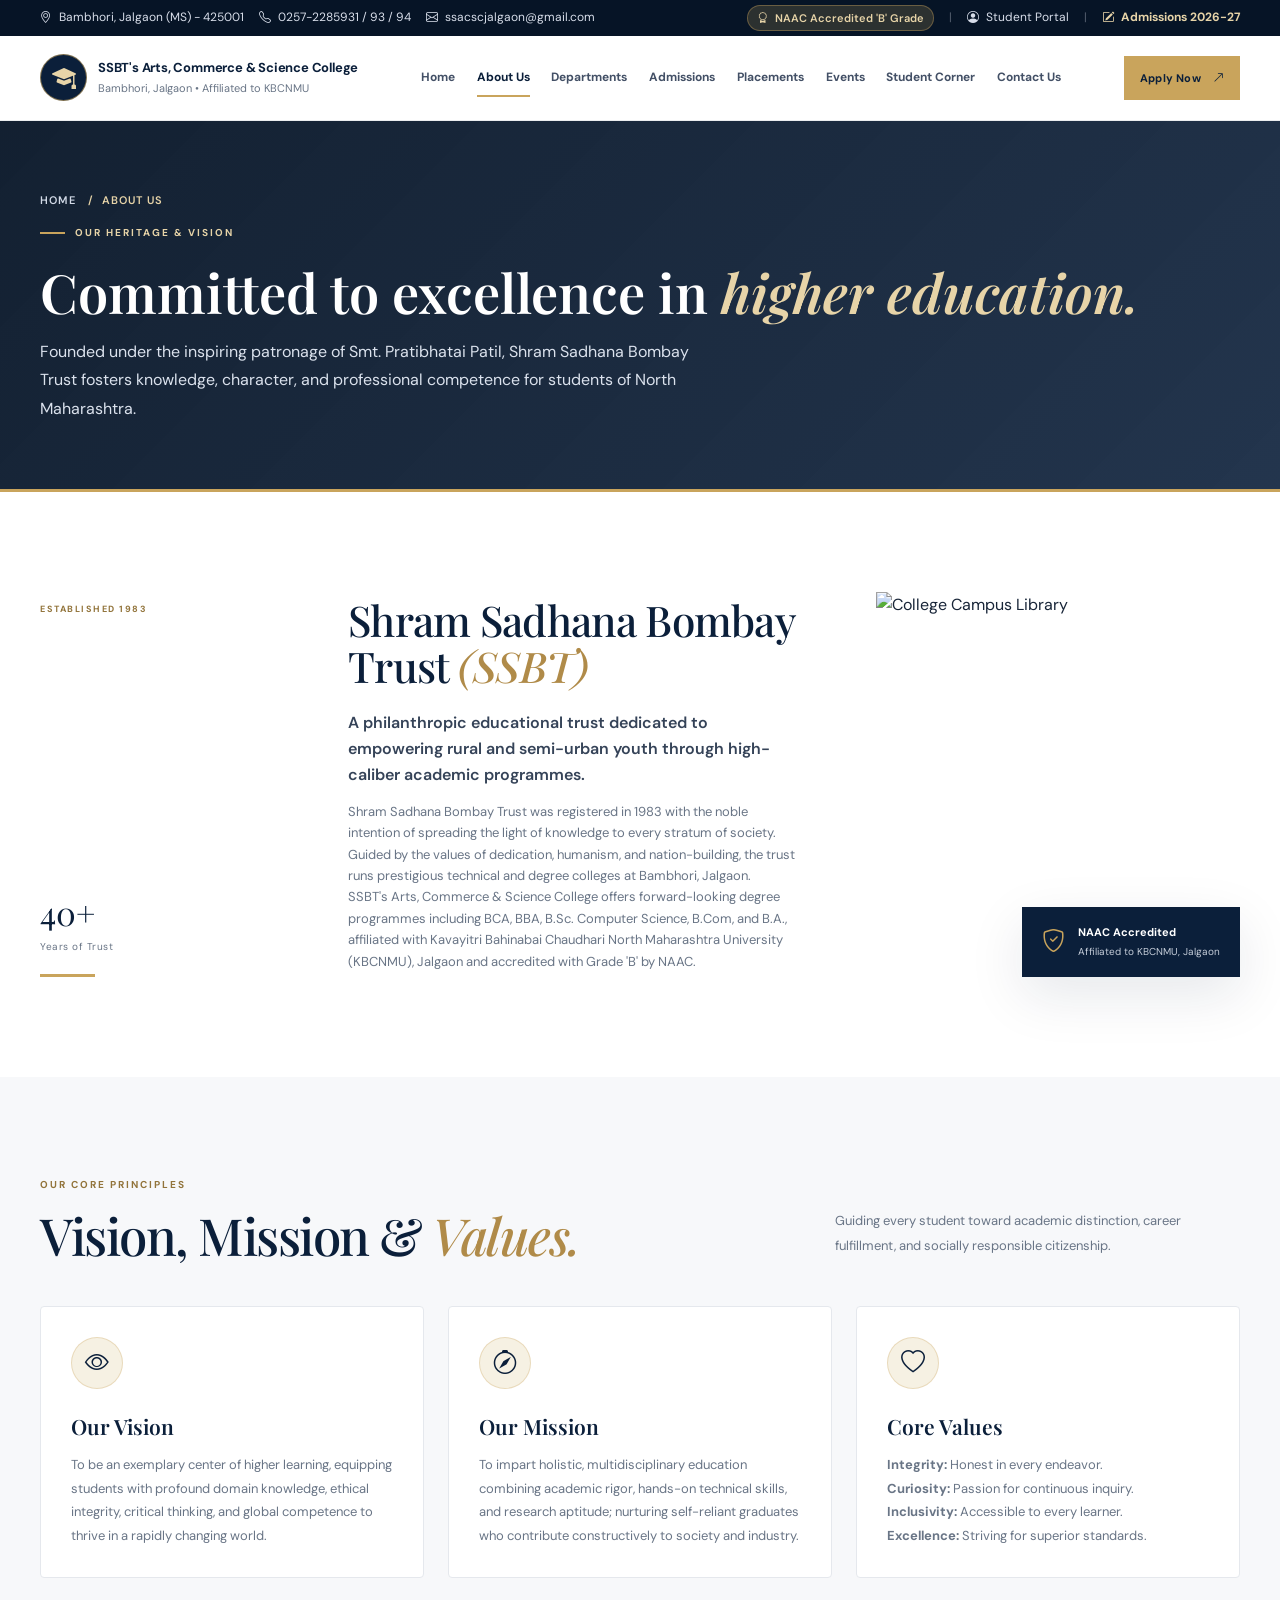
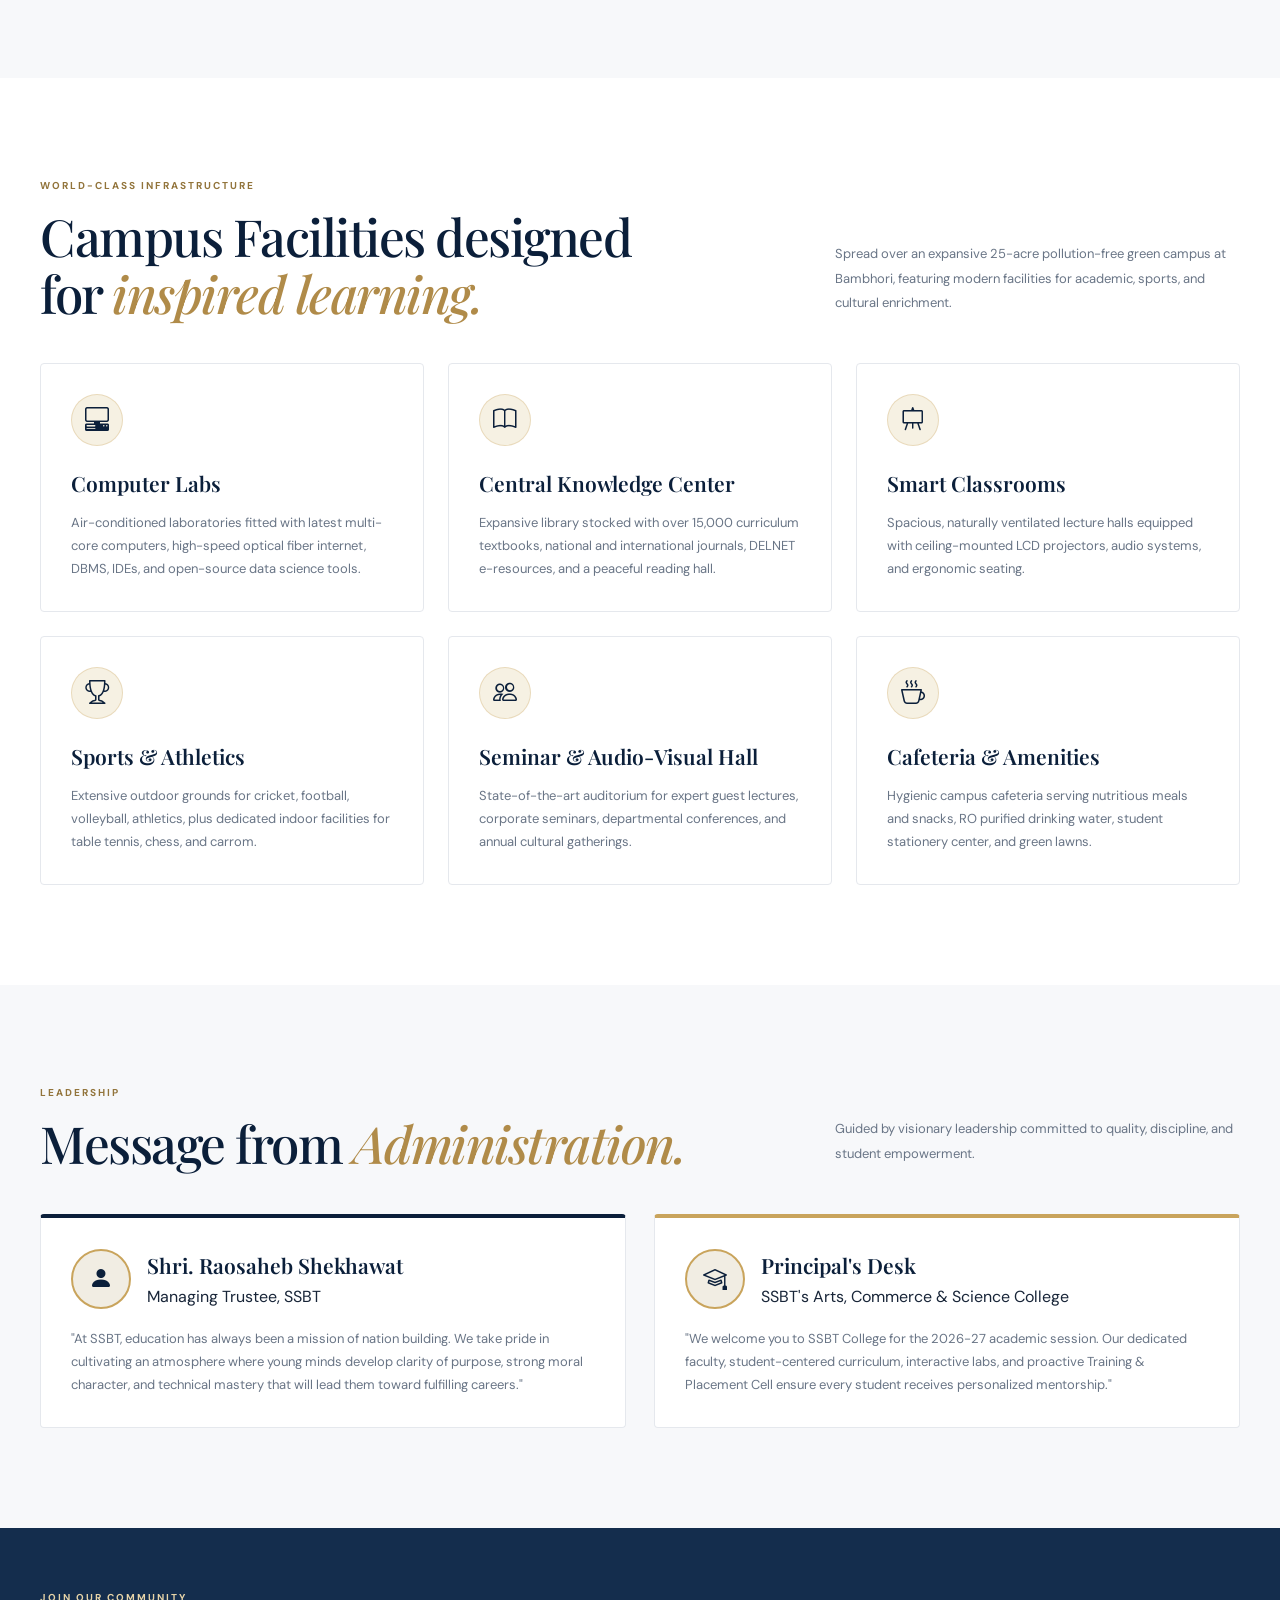
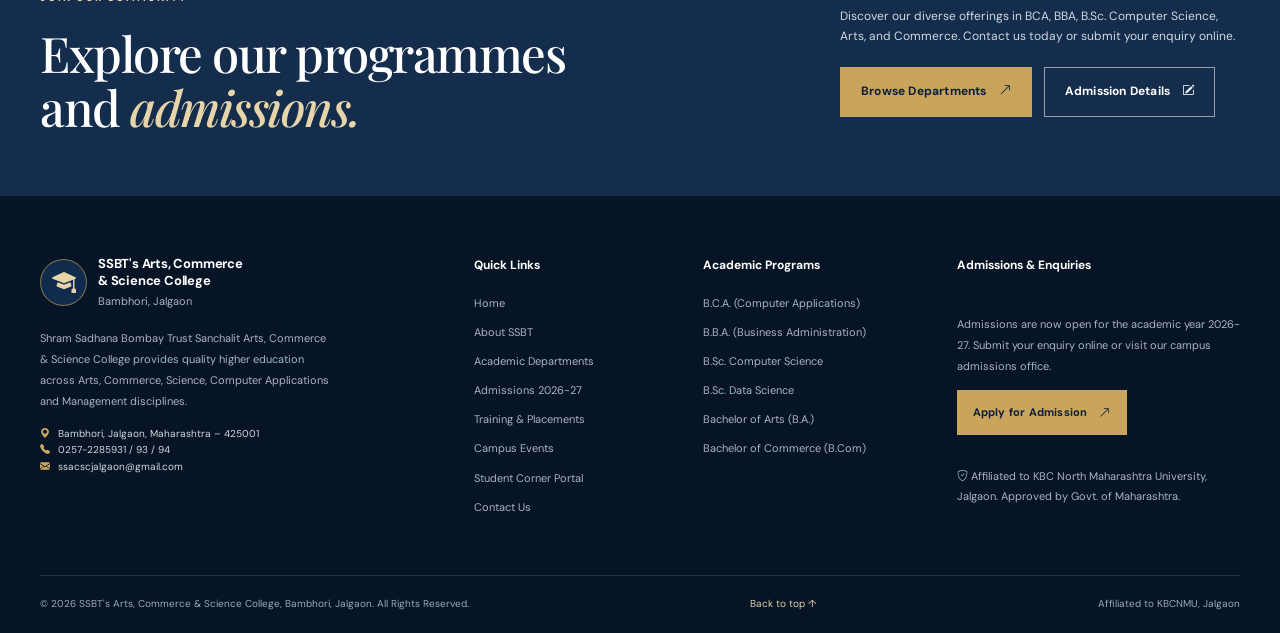
==== commit 3230e48b: "feat: make website fully responsive across mobile/tab, retheme departments page to match site identi" ====
--- a/about.html
+++ b/about.html
@@ -59,8 +59,12 @@
         <a class="nav-link" href="departments.html">Departments</a>
         <a class="nav-link" href="admission.html">Admissions</a>
         <a class="nav-link" href="placement.html">Placements</a>
+        <a class="nav-link" href="events.html">Events</a>
         <a class="nav-link" href="student-corner.html">Student Corner</a>
         <a class="nav-link" href="contact.html">Contact Us</a>
+        <div class="mobile-cta-wrapper" style="display: none;">
+          <a class="button button-gold" href="admission.html#enquiry">Apply for Admission 2026-27 <i class="bi bi-arrow-up-right"></i></a>
+        </div>
       </div>
       <a class="button button-small button-gold nav-cta" href="admission.html#enquiry">Apply Now <i class="bi bi-arrow-up-right"></i></a>
     </nav>
@@ -264,6 +268,7 @@
         <a href="departments.html">Academic Departments</a>
         <a href="admission.html">Admissions 2026-27</a>
         <a href="placement.html">Training &amp; Placements</a>
+        <a href="events.html">Campus Events</a>
         <a href="student-corner.html">Student Corner Portal</a>
         <a href="contact.html">Contact Us</a>
       </div>
--- a/css/style.css
+++ b/css/style.css
@@ -531,3 +531,1021 @@
     padding: 50px 0 45px;
   }
 }
+
+
+/* ==========================================================================
+   ADVANCED RESPONSIVE ENGINE (MOBILE & TABLET COMPATIBILITY FIXES)
+   ========================================================================== */
+
+/* Universal Touch & Viewport Safeguards */
+html, body {
+  overflow-x: hidden;
+  max-width: 100vw;
+  -webkit-text-size-adjust: 100%;
+}
+
+img, video, iframe, table {
+  max-width: 100%;
+}
+
+/* Enhanced Header & Mobile Drawer Navigation */
+.navbar {
+  position: relative;
+  min-height: 80px;
+}
+
+@media (max-width: 1024px) {
+  .menu-toggle {
+    display: inline-flex !important;
+    align-items: center;
+    justify-content: center;
+    width: 44px;
+    height: 44px;
+    padding: 0;
+    border-radius: 8px;
+    border: 1.5px solid var(--line);
+    background: #ffffff;
+    color: var(--navy);
+    font-size: 24px;
+    cursor: pointer;
+    transition: all 0.2s ease;
+    margin-left: auto;
+    z-index: 1001;
+  }
+  .menu-toggle:hover, .menu-toggle:focus-visible {
+    background: var(--paper);
+    border-color: var(--gold);
+    outline: none;
+  }
+  .nav-cta {
+    display: none !important;
+  }
+  .nav-links {
+    display: none !important;
+    position: absolute;
+    top: calc(100% + 1px);
+    left: 0;
+    right: 0;
+    background: #ffffff !important;
+    border-top: 2px solid var(--gold);
+    border-bottom: 4px solid var(--navy);
+    box-shadow: 0 25px 45px rgba(6, 20, 38, 0.22);
+    padding: 16px 20px 24px !important;
+    flex-direction: column !important;
+    gap: 6px !important;
+    z-index: 99999 !important;
+    max-height: calc(100vh - 90px);
+    overflow-y: auto;
+    -webkit-overflow-scrolling: touch;
+  }
+  .nav-links.is-open {
+    display: flex !important;
+    animation: drawerSlideDown 0.25s cubic-bezier(0.16, 1, 0.3, 1) forwards;
+  }
+  .nav-link {
+    display: flex !important;
+    align-items: center;
+    justify-content: space-between;
+    padding: 13px 16px !important;
+    border-radius: 6px;
+    font-size: 14px !important;
+    font-weight: 600 !important;
+    color: var(--ink) !important;
+    border-bottom: 1px solid #f1f3f7;
+    background: transparent;
+    transition: all 0.2s ease;
+    white-space: normal !important;
+    min-height: 44px;
+  }
+  .nav-link:after {
+    display: none !important;
+  }
+  .nav-link:hover, .nav-link.active {
+    background: #f4f7fc !important;
+    color: var(--navy) !important;
+    font-weight: 700 !important;
+    border-left: 4px solid var(--gold) !important;
+    padding-left: 14px !important;
+  }
+  .mobile-cta-wrapper {
+    display: block !important;
+    margin-top: 14px;
+    padding-top: 14px;
+    border-top: 1px dashed var(--line);
+  }
+  .mobile-cta-wrapper .button {
+    width: 100%;
+    text-align: center;
+  }
+}
+
+@keyframes drawerSlideDown {
+  from {
+    opacity: 0;
+    transform: translateY(-8px);
+  }
+  to {
+    opacity: 1;
+    transform: translateY(0);
+  }
+}
+
+/* Tablet & Mobile Brand Scaling */
+@media (max-width: 768px) {
+  .navbar {
+    min-height: 72px;
+  }
+  .brand {
+    gap: 8px;
+  }
+  .brand-logo-img {
+    height: 38px;
+    max-width: 38px;
+  }
+  .brand-copy strong {
+    font-size: 12px;
+    letter-spacing: -0.1px;
+    line-height: 1.25;
+  }
+  .brand-copy small {
+    font-size: 9.5px;
+    margin-top: 2px;
+  }
+  .utility-inner {
+    padding: 6px 0;
+    flex-direction: column;
+    align-items: center;
+    text-align: center;
+    gap: 6px;
+  }
+  .utility-left, .utility-right {
+    justify-content: center;
+    gap: 10px;
+    font-size: 11px;
+  }
+  .utility-divider {
+    display: none;
+  }
+  .section-pad {
+    padding: 60px 0;
+  }
+  .page-hero {
+    padding: 48px 0 42px;
+  }
+  .page-hero h1 {
+    font-size: clamp(28px, 6vw, 42px);
+  }
+}
+
+@media (max-width: 480px) {
+  .container {
+    width: calc(100% - 28px);
+  }
+  .brand-copy strong {
+    font-size: 11px;
+    max-width: 210px;
+    white-space: normal;
+  }
+  .brand-copy small {
+    display: none;
+  }
+  .brand-mark {
+    height: 38px;
+    width: 38px;
+    font-size: 18px;
+  }
+  .utility-left span:first-child {
+    display: none; /* Hide street address on tiny screens to avoid 4-line bar */
+  }
+  .hero {
+    min-height: 520px;
+  }
+  .hero-content {
+    padding-top: 45px;
+    padding-bottom: 60px;
+  }
+  .hero h1 {
+    font-size: clamp(32px, 8.5vw, 44px);
+  }
+  .hero-actions {
+    flex-direction: column;
+    width: 100%;
+  }
+  .hero-actions .button {
+    width: 100%;
+  }
+}
+
+/* Mobile & Tablet Form Controls (Prevent iOS Safari auto-zoom) */
+@media (max-width: 768px) {
+  input[type="text"],
+  input[type="email"],
+  input[type="tel"],
+  input[type="number"],
+  input[type="date"],
+  select,
+  textarea {
+    font-size: 16px !important;
+  }
+  .form-grid {
+    grid-template-columns: 1fr !important;
+    gap: 0 !important;
+  }
+}
+
+/* Touch-Optimized Tables */
+.table-responsive {
+  width: 100%;
+  overflow-x: auto;
+  -webkit-overflow-scrolling: touch;
+  border: 1px solid var(--line);
+  background: #ffffff;
+  border-radius: 8px;
+  position: relative;
+  box-shadow: 0 4px 14px rgba(0,0,0,0.03);
+  margin-top: 20px;
+}
+.table-responsive::-webkit-scrollbar {
+  height: 6px;
+}
+.table-responsive::-webkit-scrollbar-track {
+  background: #f1f3f7;
+}
+.table-responsive::-webkit-scrollbar-thumb {
+  background: var(--gold);
+  border-radius: 99px;
+}
+.table-scroll-hint {
+  display: none;
+  font-size: 11px;
+  color: var(--muted);
+  margin-top: 8px;
+  align-items: center;
+  gap: 5px;
+}
+@media (max-width: 768px) {
+  .table-scroll-hint {
+    display: flex;
+  }
+}
+
+/* Footer Responsive Tuning */
+@media (max-width: 992px) {
+  .footer-main {
+    grid-template-columns: 1fr 1fr !important;
+    gap: 36px 24px !important;
+  }
+  .footer-about {
+    grid-column: 1 / -1 !important;
+  }
+}
+@media (max-width: 600px) {
+  .footer-main {
+    grid-template-columns: 1fr !important;
+    gap: 28px !important;
+  }
+  .footer-bottom {
+    flex-direction: column !important;
+    align-items: center !important;
+    text-align: center !important;
+    gap: 10px !important;
+  }
+}
+
+/* ==========================================================================
+   ACADEMIC DEPARTMENTS DESIGN SYSTEM (NAVY & GOLD UNIFIED THEME)
+   ========================================================================== */
+
+/* Department Navigation Tabs */
+.dept-nav-wrapper {
+  background: #ffffff;
+  border-bottom: 1px solid var(--line);
+  position: sticky;
+  top: 86px;
+  z-index: 900;
+  box-shadow: 0 4px 16px rgba(11,31,58,0.04);
+}
+@media (max-width: 1024px) {
+  .dept-nav-wrapper {
+    top: 72px;
+  }
+}
+.dept-tabs-nav {
+  display: flex;
+  align-items: center;
+  gap: 8px;
+  overflow-x: auto;
+  padding: 12px 0;
+  -webkit-overflow-scrolling: touch;
+  scrollbar-width: none;
+}
+.dept-tabs-nav::-webkit-scrollbar {
+  display: none;
+}
+.dept-tab-btn {
+  display: inline-flex;
+  align-items: center;
+  gap: 10px;
+  padding: 11px 18px;
+  background: #f4f6fa;
+  border: 1px solid var(--line);
+  border-radius: 50px;
+  font-size: 13px;
+  font-weight: 700;
+  color: var(--navy);
+  white-space: nowrap;
+  cursor: pointer;
+  transition: all 0.25s ease;
+  flex-shrink: 0;
+}
+.dept-tab-btn i {
+  font-size: 15px;
+  color: var(--gold);
+  transition: color 0.25s;
+}
+.dept-tab-btn:hover {
+  background: #eef2f8;
+  border-color: #cbd5e1;
+  transform: translateY(-1px);
+}
+.dept-tab-btn.active {
+  background: var(--navy);
+  color: #ffffff;
+  border-color: var(--navy);
+  box-shadow: 0 4px 14px rgba(11, 31, 58, 0.2);
+}
+.dept-tab-btn.active i {
+  color: var(--gold-light);
+}
+
+/* Department Panels */
+.dept-panel {
+  display: none;
+}
+.dept-panel.active {
+  display: block;
+  animation: panelFadeIn 0.35s ease forwards;
+}
+@keyframes panelFadeIn {
+  from {
+    opacity: 0;
+    transform: translateY(12px);
+  }
+  to {
+    opacity: 1;
+    transform: translateY(0);
+  }
+}
+
+/* Department Hero Strip */
+.dept-hero-strip {
+  background: linear-gradient(135deg, var(--navy-deep) 0%, var(--navy) 100%);
+  color: #ffffff;
+  padding: 48px 0;
+  border-bottom: 3px solid var(--gold);
+  position: relative;
+}
+.dept-hero-grid {
+  display: grid;
+  grid-template-columns: 1.4fr 1fr;
+  gap: 40px;
+  align-items: center;
+}
+@media (max-width: 900px) {
+  .dept-hero-grid {
+    grid-template-columns: 1fr;
+    gap: 25px;
+  }
+}
+.dept-badge {
+  display: inline-flex;
+  align-items: center;
+  gap: 6px;
+  padding: 4px 12px;
+  border-radius: 99px;
+  background: rgba(201, 164, 92, 0.2);
+  border: 1px solid rgba(201, 164, 92, 0.4);
+  color: var(--gold-light);
+  font-size: 11px;
+  font-weight: 700;
+  letter-spacing: 1px;
+  text-transform: uppercase;
+  margin-bottom: 14px;
+}
+.dept-hero-grid h2 {
+  font-family: var(--serif);
+  font-size: clamp(30px, 3.8vw, 46px);
+  color: #ffffff;
+  line-height: 1.2;
+}
+.dept-hero-grid h2 em {
+  color: var(--gold-light);
+  font-style: italic;
+}
+.dept-hero-grid p {
+  color: #d1d9e6;
+  font-size: 14.5px;
+  line-height: 1.8;
+  margin-top: 14px;
+  max-width: 620px;
+}
+.dept-meta-pills {
+  display: flex;
+  flex-wrap: wrap;
+  gap: 12px;
+  margin-top: 20px;
+}
+.dept-meta-pill {
+  display: inline-flex;
+  align-items: center;
+  gap: 8px;
+  background: rgba(255, 255, 255, 0.08);
+  border: 1px solid rgba(255, 255, 255, 0.14);
+  padding: 7px 14px;
+  border-radius: 6px;
+  font-size: 12px;
+  color: #e2e8f0;
+}
+.dept-meta-pill strong {
+  color: #ffffff;
+}
+
+/* Department HOD / Coordinator Card */
+.dept-hod-card {
+  background: rgba(255, 255, 255, 0.05);
+  border: 1px solid rgba(201, 164, 92, 0.35);
+  border-radius: 12px;
+  padding: 24px;
+  display: flex;
+  gap: 20px;
+  align-items: center;
+}
+.dept-hod-avatar {
+  width: 74px;
+  height: 74px;
+  border-radius: 50%;
+  border: 2px solid var(--gold);
+  background: var(--navy);
+  display: grid;
+  place-items: center;
+  color: var(--gold-light);
+  font-size: 32px;
+  flex-shrink: 0;
+  box-shadow: 0 4px 12px rgba(0,0,0,0.25);
+}
+.dept-hod-info h4 {
+  font-size: 16px;
+  font-weight: 700;
+  color: #ffffff;
+  margin-bottom: 2px;
+}
+.dept-hod-info span.hod-title {
+  display: block;
+  font-size: 12px;
+  font-weight: 700;
+  color: var(--gold-light);
+  margin-bottom: 6px;
+}
+.dept-hod-info p {
+  font-size: 11.5px;
+  color: #c4d0e0;
+  line-height: 1.6;
+  margin: 0;
+}
+@media (max-width: 500px) {
+  .dept-hod-card {
+    flex-direction: column;
+    text-align: center;
+  }
+}
+
+/* Quick Department Metric Strip */
+.dept-stats-strip {
+  background: #ffffff;
+  border-bottom: 1px solid var(--line);
+  padding: 24px 0;
+}
+.dept-stats-grid {
+  display: grid;
+  grid-template-columns: repeat(4, 1fr);
+  gap: 20px;
+  text-align: center;
+}
+@media (max-width: 900px) {
+  .dept-stats-grid {
+    grid-template-columns: repeat(2, 1fr);
+    gap: 18px;
+  }
+}
+@media (max-width: 480px) {
+  .dept-stats-grid {
+    grid-template-columns: 1fr;
+    gap: 12px;
+  }
+}
+.dept-stat-box {
+  padding: 14px;
+  border-radius: 8px;
+  background: var(--paper);
+  border: 1px solid var(--line);
+}
+.dept-stat-box strong {
+  display: block;
+  font-size: 28px;
+  font-weight: 700;
+  color: var(--navy);
+  line-height: 1.1;
+  font-family: var(--serif);
+}
+.dept-stat-box span {
+  font-size: 11.5px;
+  font-weight: 600;
+  color: var(--muted);
+  text-transform: uppercase;
+  letter-spacing: 0.5px;
+  margin-top: 4px;
+  display: block;
+}
+
+/* Section Sub-Headings */
+.sub-heading-wrap {
+  margin-bottom: 28px;
+}
+.sub-heading-wrap h3 {
+  font-family: var(--serif);
+  font-size: 26px;
+  color: var(--navy);
+  font-weight: 600;
+  display: flex;
+  align-items: center;
+  gap: 10px;
+}
+.sub-heading-wrap h3 i {
+  color: var(--gold);
+}
+.sub-heading-wrap p {
+  font-size: 13.5px;
+  color: var(--muted);
+  margin-top: 4px;
+}
+
+/* Laboratories Showcase Grid */
+.labs-grid {
+  display: grid;
+  grid-template-columns: repeat(3, 1fr);
+  gap: 22px;
+}
+@media (max-width: 1024px) {
+  .labs-grid {
+    grid-template-columns: repeat(2, 1fr);
+  }
+}
+@media (max-width: 650px) {
+  .labs-grid {
+    grid-template-columns: 1fr;
+  }
+}
+.lab-card {
+  background: #ffffff;
+  border: 1px solid var(--line);
+  border-radius: 10px;
+  overflow: hidden;
+  box-shadow: 0 4px 18px rgba(11,31,58,0.04);
+  transition: transform 0.25s ease, box-shadow 0.25s ease;
+  display: flex;
+  flex-direction: column;
+}
+.lab-card:hover {
+  transform: translateY(-4px);
+  box-shadow: 0 12px 28px rgba(11,31,58,0.08);
+}
+.lab-card-img {
+  width: 100%;
+  height: 180px;
+  object-fit: cover;
+  background: var(--navy);
+}
+.lab-card-body {
+  padding: 20px;
+  display: flex;
+  flex-direction: column;
+  flex: 1;
+}
+.lab-card-body h4 {
+  font-size: 16px;
+  color: var(--navy);
+  font-weight: 700;
+  margin-bottom: 8px;
+}
+.lab-card-body p {
+  font-size: 12px;
+  color: var(--muted);
+  line-height: 1.7;
+  flex: 1;
+}
+.lab-card-footer {
+  margin-top: 14px;
+  padding-top: 12px;
+  border-top: 1px solid var(--line);
+  display: flex;
+  justify-content: space-between;
+  align-items: center;
+  font-size: 11px;
+  color: #55657e;
+}
+.lab-card-footer strong {
+  color: var(--navy);
+}
+
+/* Faculty Directory Cards */
+.faculty-dir-grid {
+  display: grid;
+  grid-template-columns: repeat(4, 1fr);
+  gap: 20px;
+}
+@media (max-width: 1150px) {
+  .faculty-dir-grid {
+    grid-template-columns: repeat(3, 1fr);
+  }
+}
+@media (max-width: 850px) {
+  .faculty-dir-grid {
+    grid-template-columns: repeat(2, 1fr);
+  }
+}
+@media (max-width: 550px) {
+  .faculty-dir-grid {
+    grid-template-columns: 1fr;
+  }
+}
+.faculty-dir-card {
+  background: #ffffff;
+  border: 1px solid var(--line);
+  border-radius: 10px;
+  padding: 24px 20px;
+  text-align: center;
+  box-shadow: 0 4px 16px rgba(11,31,58,0.04);
+  transition: all 0.25s ease;
+  display: flex;
+  flex-direction: column;
+  align-items: center;
+}
+.faculty-dir-card:hover {
+  transform: translateY(-4px);
+  border-color: var(--gold);
+  box-shadow: 0 10px 24px rgba(11,31,58,0.08);
+}
+.faculty-dir-avatar {
+  width: 70px;
+  height: 70px;
+  border-radius: 50%;
+  background: #f0f4f9;
+  border: 2px solid var(--gold);
+  color: var(--navy);
+  display: grid;
+  place-items: center;
+  font-size: 26px;
+  font-weight: 700;
+  margin-bottom: 14px;
+}
+.faculty-dir-card h4 {
+  font-size: 15px;
+  font-weight: 700;
+  color: var(--navy);
+  margin-bottom: 2px;
+}
+.faculty-dir-card .f-desig {
+  font-size: 11.5px;
+  font-weight: 700;
+  color: #937134;
+  margin-bottom: 6px;
+}
+.faculty-dir-card .f-qual {
+  font-size: 11px;
+  color: var(--muted);
+  margin-bottom: 8px;
+}
+.faculty-dir-card .f-area {
+  font-size: 11px;
+  color: #4b5563;
+  background: #f8fafc;
+  padding: 6px 10px;
+  border-radius: 6px;
+  margin-bottom: 12px;
+  width: 100%;
+}
+.faculty-dir-card .f-email {
+  font-size: 11px;
+  color: var(--navy);
+  text-decoration: underline;
+  margin-top: auto;
+  word-break: break-all;
+}
+
+/* ==========================================================================
+   CAMPUS EVENTS DESIGN SYSTEM (UNIFIED THEME)
+   ========================================================================== */
+
+/* Featured Event Banner */
+.featured-event-card {
+  background: linear-gradient(135deg, var(--navy-deep) 0%, var(--navy) 100%);
+  border: 2px solid var(--gold);
+  border-radius: 14px;
+  color: #ffffff;
+  padding: 40px;
+  box-shadow: 0 16px 45px rgba(6, 20, 38, 0.15);
+  margin-bottom: 45px;
+  display: grid;
+  grid-template-columns: 1.3fr 1fr;
+  gap: 35px;
+  align-items: center;
+}
+@media (max-width: 900px) {
+  .featured-event-card {
+    grid-template-columns: 1fr;
+    padding: 26px 20px;
+    gap: 24px;
+  }
+}
+.featured-tag {
+  display: inline-flex;
+  align-items: center;
+  gap: 6px;
+  background: var(--gold);
+  color: var(--navy);
+  padding: 4px 12px;
+  border-radius: 4px;
+  font-size: 11px;
+  font-weight: 800;
+  letter-spacing: 1px;
+  text-transform: uppercase;
+  margin-bottom: 14px;
+}
+.featured-event-card h2 {
+  font-family: var(--serif);
+  font-size: clamp(26px, 3.2vw, 38px);
+  color: #ffffff;
+  line-height: 1.25;
+}
+.featured-event-card h2 em {
+  color: var(--gold-light);
+  font-style: italic;
+}
+.featured-event-card p {
+  color: #dbe3ed;
+  font-size: 13.5px;
+  line-height: 1.8;
+  margin-top: 12px;
+}
+.featured-details-list {
+  display: flex;
+  flex-direction: column;
+  gap: 10px;
+  margin: 20px 0;
+}
+.featured-detail-item {
+  display: flex;
+  align-items: center;
+  gap: 12px;
+  font-size: 13px;
+  color: #f1f5f9;
+}
+.featured-detail-item i {
+  color: var(--gold-light);
+  font-size: 16px;
+  width: 20px;
+  text-align: center;
+}
+
+/* Event Filter Pills */
+.event-filters {
+  display: flex;
+  flex-wrap: wrap;
+  gap: 10px;
+  margin-bottom: 35px;
+  justify-content: center;
+}
+.event-filter-btn {
+  padding: 9px 18px;
+  border-radius: 50px;
+  background: #ffffff;
+  border: 1px solid var(--line);
+  font-size: 12.5px;
+  font-weight: 700;
+  color: var(--navy);
+  cursor: pointer;
+  transition: all 0.2s ease;
+}
+.event-filter-btn:hover {
+  background: var(--paper);
+  border-color: #cbd5e1;
+}
+.event-filter-btn.active {
+  background: var(--navy);
+  color: #ffffff;
+  border-color: var(--navy);
+  box-shadow: 0 4px 12px rgba(11, 31, 58, 0.15);
+}
+
+/* Events Grid */
+.events-grid-main {
+  display: grid;
+  grid-template-columns: repeat(3, 1fr);
+  gap: 26px;
+}
+@media (max-width: 1050px) {
+  .events-grid-main {
+    grid-template-columns: repeat(2, 1fr);
+  }
+}
+@media (max-width: 680px) {
+  .events-grid-main {
+    grid-template-columns: 1fr;
+  }
+}
+.event-card {
+  background: #ffffff;
+  border: 1px solid var(--line);
+  border-radius: 12px;
+  overflow: hidden;
+  box-shadow: 0 4px 20px rgba(11, 31, 58, 0.04);
+  transition: all 0.25s ease;
+  display: flex;
+  flex-direction: column;
+  position: relative;
+}
+.event-card:hover {
+  transform: translateY(-5px);
+  box-shadow: 0 14px 30px rgba(11, 31, 58, 0.1);
+  border-color: rgba(201, 164, 92, 0.5);
+}
+.event-card-media {
+  position: relative;
+  height: 190px;
+  overflow: hidden;
+  background: var(--navy);
+}
+.event-card-img {
+  width: 100%;
+  height: 100%;
+  object-fit: cover;
+  transition: transform 0.4s ease;
+}
+.event-card:hover .event-card-img {
+  transform: scale(1.06);
+}
+.event-date-ribbon {
+  position: absolute;
+  top: 14px;
+  left: 14px;
+  background: var(--navy);
+  border: 1.5px solid var(--gold);
+  border-radius: 8px;
+  color: #ffffff;
+  text-align: center;
+  padding: 6px 10px;
+  min-width: 52px;
+  box-shadow: 0 4px 12px rgba(0,0,0,0.3);
+}
+.event-date-ribbon .date-day {
+  display: block;
+  font-size: 20px;
+  font-weight: 800;
+  line-height: 1;
+  color: var(--gold-light);
+}
+.event-date-ribbon .date-month {
+  display: block;
+  font-size: 9px;
+  font-weight: 800;
+  text-transform: uppercase;
+  letter-spacing: 1px;
+  margin-top: 2px;
+}
+.event-cat-badge {
+  position: absolute;
+  top: 14px;
+  right: 14px;
+  background: rgba(255, 255, 255, 0.95);
+  backdrop-filter: blur(4px);
+  color: var(--navy);
+  font-size: 11px;
+  font-weight: 700;
+  padding: 4px 10px;
+  border-radius: 99px;
+  box-shadow: 0 2px 8px rgba(0,0,0,0.12);
+}
+.event-card-body {
+  padding: 22px;
+  display: flex;
+  flex-direction: column;
+  flex: 1;
+}
+.event-card-body h3 {
+  font-family: var(--serif);
+  font-size: 20px;
+  color: var(--navy);
+  font-weight: 600;
+  line-height: 1.35;
+  margin-bottom: 8px;
+}
+.event-card-body p {
+  font-size: 12.5px;
+  color: var(--muted);
+  line-height: 1.7;
+  flex: 1;
+}
+.event-meta-list {
+  display: flex;
+  flex-direction: column;
+  gap: 7px;
+  margin: 16px 0;
+  padding: 12px 0;
+  border-top: 1px solid var(--line);
+  border-bottom: 1px solid var(--line);
+  font-size: 12px;
+  color: #4b5563;
+}
+.event-meta-list span {
+  display: inline-flex;
+  align-items: center;
+  gap: 8px;
+}
+.event-meta-list span i {
+  color: var(--gold);
+  width: 16px;
+  text-align: center;
+}
+.event-card-footer {
+  display: flex;
+  gap: 10px;
+  align-items: center;
+}
+.event-card-footer .button {
+  flex: 1;
+}
+
+/* Event Registration & Enquiry Modal */
+.custom-modal-overlay {
+  display: none;
+  position: fixed;
+  inset: 0;
+  background: rgba(6, 20, 38, 0.7);
+  backdrop-filter: blur(6px);
+  z-index: 999999;
+  place-items: center;
+  padding: 20px;
+}
+.custom-modal-overlay.is-active {
+  display: grid;
+}
+.custom-modal-box {
+  background: #ffffff;
+  border-radius: 12px;
+  width: 100%;
+  max-width: 560px;
+  border-top: 4px solid var(--gold);
+  box-shadow: 0 25px 60px rgba(0, 0, 0, 0.3);
+  overflow: hidden;
+  animation: modalPop 0.25s cubic-bezier(0.16, 1, 0.3, 1) forwards;
+}
+@keyframes modalPop {
+  from {
+    opacity: 0;
+    transform: scale(0.95);
+  }
+  to {
+    opacity: 1;
+    transform: scale(1);
+  }
+}
+.modal-header-wrap {
+  padding: 22px 26px;
+  background: var(--paper);
+  border-bottom: 1px solid var(--line);
+  display: flex;
+  justify-content: space-between;
+  align-items: center;
+}
+.modal-header-wrap h3 {
+  font-family: var(--serif);
+  font-size: 22px;
+  color: var(--navy);
+  font-weight: 600;
+  margin: 0;
+}
+.modal-close-btn {
+  background: transparent;
+  border: 0;
+  font-size: 22px;
+  color: var(--muted);
+  cursor: pointer;
+  padding: 4px;
+  border-radius: 4px;
+}
+.modal-close-btn:hover {
+  color: var(--navy);
+}
+.modal-body-wrap {
+  padding: 24px 26px;
+}
